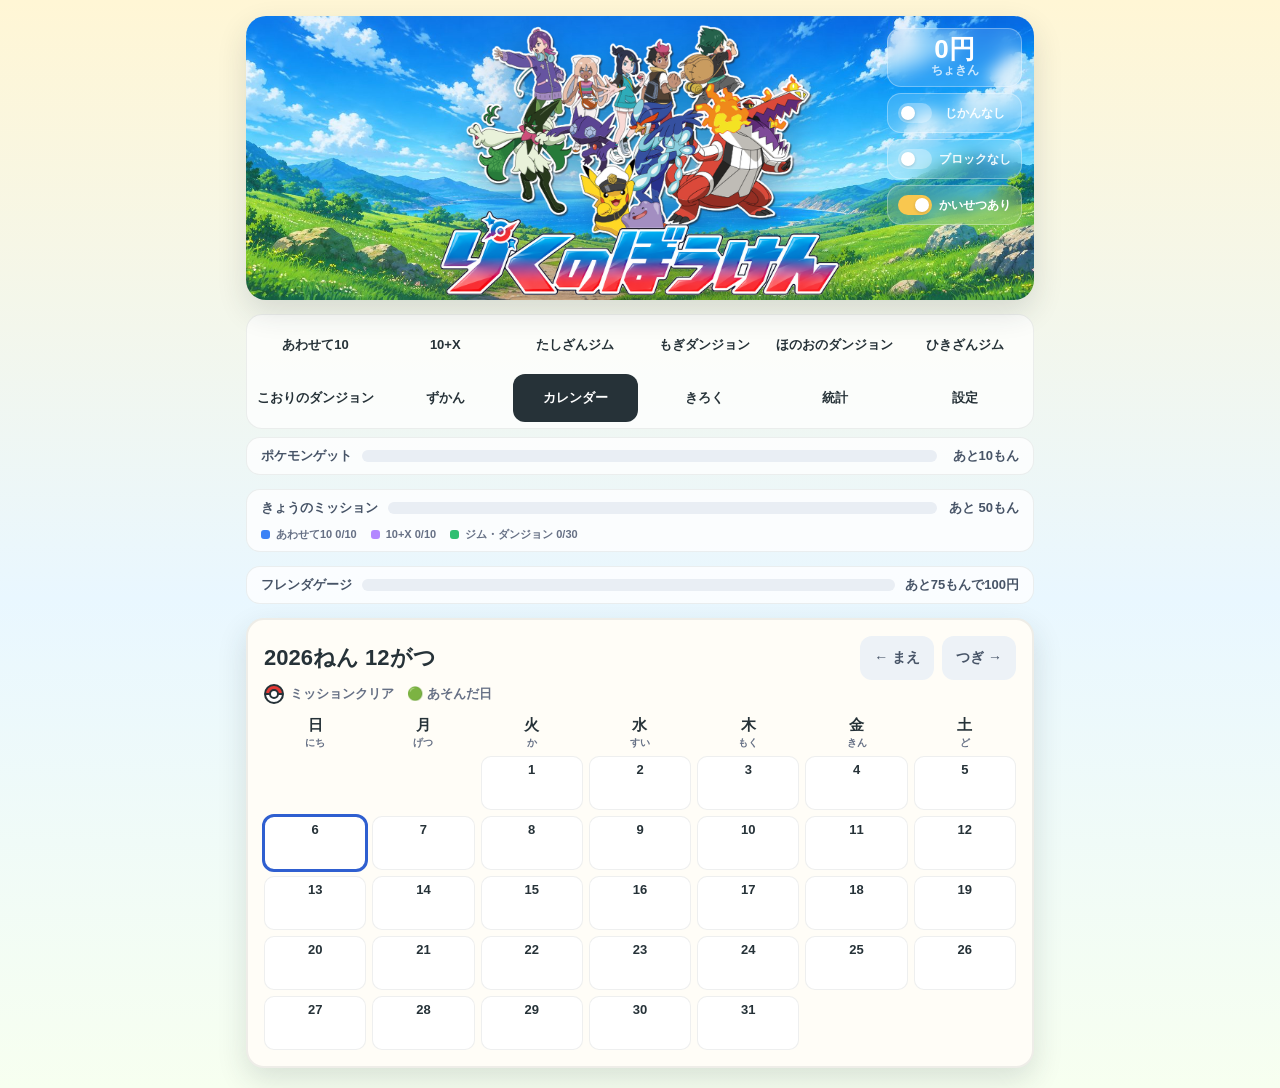
==== v2/index.html @ f537e63a "もぎダンジョン: 10完成時に式の下へさくらんぼ図を表示 わけた数（10を作った側の反対）から丸2つをぶら下げ、 「6を 2 と 4 に わけたね」と教科書表記につなげる。 解答後（= 14 表示）も" ====
<!doctype html>
<html lang="ja">
  <head>
    <meta charset="utf-8">
    <meta name="viewport" content="width=device-width, initial-scale=1, viewport-fit=cover">
    <meta name="theme-color" content="#2f5fd0">
    <meta name="apple-mobile-web-app-capable" content="yes">
    <meta name="apple-mobile-web-app-title" content="りくのぼうけん">
    <title>りくのぼうけん</title>
    <link rel="manifest" href="manifest.webmanifest">
    <link rel="apple-touch-icon" href="apple-touch-icon.png">
    <link rel="icon" type="image/png" href="icon-192.png">
    <link rel="stylesheet" href="styles.css?v=37">
  </head>
  <body>
    <main class="app-shell">
      <section class="hero-panel" aria-labelledby="app-title">
        <h1 class="hero-banner-wrap" id="app-title"><img class="hero-banner" src="hero-title.png?v=3" alt="りくのぼうけん"></h1>
        <div class="partner-card is-hidden" id="partner-card">
          <span class="partner-label">りくのパートナー</span>
          <img class="partner-img" id="partner-img" alt="">
        </div>
        <div class="hero-overlay">
          <div class="score-stack" aria-live="polite">
            <div class="score-pill">
              <span id="savings">0円</span>
              <span>ちょきん</span>
            </div>
            <button class="time-toggle" type="button" id="time-toggle" aria-pressed="false">
              <span class="toggle-knob" aria-hidden="true"></span>
              <span id="time-toggle-label">じかんなし</span>
            </button>
            <button class="time-toggle" type="button" id="block-toggle" aria-pressed="true">
              <span class="toggle-knob" aria-hidden="true"></span>
              <span id="block-toggle-label">ブロックあり</span>
            </button>
            <button class="time-toggle" type="button" id="explain-toggle" aria-pressed="true">
              <span class="toggle-knob" aria-hidden="true"></span>
              <span id="explain-toggle-label">かいせつあり</span>
            </button>
          </div>
        </div>
      </section>

      <nav class="mode-tabs" aria-label="れんしゅうモード">
        <button class="mode-tab is-active" type="button" data-mode="pair">あわせて10</button>
        <button class="mode-tab" type="button" data-mode="tenplus">10+X</button>
        <button class="mode-tab" type="button" data-mode="simple">たしざんジム</button>
        <button class="mode-tab" type="button" data-mode="mogi">もぎダンジョン</button>
        <button class="mode-tab" type="button" data-mode="bridge">ほのおのダンジョン</button>
        <button class="mode-tab" type="button" data-mode="minus">ひきざんジム</button>
        <button class="mode-tab" type="button" data-mode="ice">こおりのダンジョン</button>
        <button class="mode-tab" type="button" data-mode="dex">ずかん</button>
        <button class="mode-tab" type="button" data-mode="calendar">カレンダー</button>
        <button class="mode-tab" type="button" data-mode="records">きろく</button>
        <button class="mode-tab" type="button" data-mode="stats">統計</button>
        <button class="mode-tab" type="button" data-mode="settings">設定</button>
      </nav>

      <section class="mission-strip" aria-label="ポケモンゲットまで">
        <span class="mission-label">ポケモンゲット</span>
        <div class="mission-track">
          <div class="mission-fill catch-fill" id="catch-fill"></div>
        </div>
        <span class="mission-text" id="catch-text">あと10もん</span>
      </section>

      <section class="mission-strip" aria-label="きょうのミッション">
        <span class="mission-label">きょうのミッション</span>
        <div class="mission-track mission-track-segmented" id="mission-track">
          <div class="mission-seg seg-pair" id="mission-seg-pair"></div>
          <div class="mission-seg seg-tenplus" id="mission-seg-tenplus"></div>
          <div class="mission-seg seg-main" id="mission-seg-main"></div>
        </div>
        <span class="mission-text" id="mission-text">あと30もん</span>
        <span class="mission-legend" id="mission-legend"></span>
      </section>

      <section class="mission-strip" aria-label="フレンダゲージ">
        <span class="mission-label">フレンダゲージ</span>
        <div class="mission-track">
          <div class="mission-fill coin-fill" id="coin-fill"></div>
        </div>
        <span class="mission-text" id="coin-text">あと75もんで100円</span>
      </section>

      <section class="play-area is-hidden is-waiting" id="simple-mode">
        <div class="question-card">
          <div class="prompt-row">
            <p class="prompt">こたえはいくつ？</p>
          </div>
          <button class="start-button" type="button" id="simple-start">スタート</button>
          <div class="timer-row" id="simple-timer-row" aria-label="のこりじかん">
            <div class="timer-track">
              <div class="timer-fill" id="simple-timer-fill"></div>
            </div>
            <div class="timer-count"><span id="simple-time">60</span>びょう</div>
          </div>
          <div class="equation simple-equation" id="simple-equation">3 + 4</div>
          <div class="ten-frame" id="simple-frame" aria-label="10マスのボード"></div>
          <p class="feedback" id="simple-feedback" aria-live="polite">こたえを えらんでね</p>
          <button class="next-button is-hidden" type="button" id="simple-next">つぎへ</button>
        </div>
        <div class="choice-grid simple-choice-grid" id="simple-choices" aria-label="こたえのカード"></div>
      </section>

      <section class="play-area is-waiting" id="pair-mode">
        <div class="question-card">
          <div class="prompt-row">
            <p class="prompt">あといくつで 10 かな？</p>
            <span class="practice-cap" id="pair-cap"></span>
          </div>
          <button class="start-button" type="button" id="pair-start">スタート</button>
          <div class="timer-row" id="pair-timer-row" aria-label="のこりじかん">
            <div class="timer-track">
              <div class="timer-fill" id="pair-timer-fill"></div>
            </div>
            <div class="timer-count"><span id="pair-time">60</span>びょう</div>
          </div>
          <div class="number-display">
            <span id="pair-number">4</span>
          </div>
          <div class="ten-frame" id="pair-frame" aria-label="10マスのボード"></div>
          <div class="reverse-reveal is-hidden" id="pair-reverse">
            <p class="reverse-label">ぎゃくにしてもいっしょだね！</p>
            <div class="equation reverse-equation" id="pair-reverse-equation"></div>
            <div class="ten-frame" id="pair-reverse-frame" aria-label="10マスのボード（ぎゃく）"></div>
          </div>
          <p class="feedback" id="pair-feedback" aria-live="polite">なかよしを えらんでね</p>
          <button class="next-button is-hidden" type="button" id="pair-next">つぎへ</button>
        </div>
        <div class="choice-grid" id="pair-choices" aria-label="こたえのカード"></div>
      </section>

      <section class="play-area is-hidden is-waiting" id="tenplus-mode">
        <div class="question-card">
          <div class="prompt-row">
            <p class="prompt">10に たすと いくつ？</p>
            <span class="practice-cap" id="tenplus-cap"></span>
          </div>
          <button class="start-button" type="button" id="tenplus-start">スタート</button>
          <div class="timer-row" id="tenplus-timer-row" aria-label="のこりじかん">
            <div class="timer-track">
              <div class="timer-fill" id="tenplus-timer-fill"></div>
            </div>
            <div class="timer-count"><span id="tenplus-time">60</span>びょう</div>
          </div>
          <div class="equation simple-equation" id="tenplus-equation">10 + 2</div>
          <div class="bridge-board">
            <div>
              <p class="small-label addend-label" id="tenplus-left-label">10</p>
              <div class="ten-frame compact" id="tenplus-frame"></div>
            </div>
            <div>
              <p class="small-label addend-label" id="tenplus-right-label">2</p>
              <div class="donor-dots" id="tenplus-dots"></div>
            </div>
          </div>
          <p class="feedback" id="tenplus-feedback" aria-live="polite">こたえを えらんでね</p>
          <button class="next-button is-hidden" type="button" id="tenplus-next">つぎへ</button>
        </div>
        <div class="choice-grid simple-choice-grid" id="tenplus-choices" aria-label="こたえのカード"></div>
      </section>

      <section class="play-area is-hidden is-waiting" id="mogi-mode">
        <div class="question-card adventure-card mogi-card">
          <div class="prompt-row">
            <p class="prompt">ぜんぶで なんこ あるかな？</p>
          </div>
          <button class="start-button" type="button" id="mogi-start">スタート</button>
          <div class="timer-row" id="mogi-timer-row" aria-label="のこりじかん">
            <div class="timer-track">
              <div class="timer-fill" id="mogi-timer-fill"></div>
            </div>
            <div class="timer-count"><span id="mogi-time">60</span>びょう</div>
          </div>
          <div class="equation bridge-equation" id="mogi-equation">8 + 6</div>
          <div class="equation-chain" id="mogi-chain"></div>
          <div class="bridge-board mogi-board">
            <div>
              <p class="small-label addend-label" id="mogi-left-label">8</p>
              <div class="ten-frame compact" id="mogi-left-frame" aria-label="ひだりの10マス"></div>
            </div>
            <div>
              <p class="small-label addend-label" id="mogi-right-label">6</p>
              <div class="ten-frame compact" id="mogi-right-frame" aria-label="みぎの10マス"></div>
            </div>
          </div>
          <p class="feedback" id="mogi-feedback" aria-live="polite">ブロックを うごかして 10 を つくろう</p>
          <button class="next-button is-hidden" type="button" id="mogi-next">つぎへ</button>
        </div>
        <div class="choice-grid simple-choice-grid" id="mogi-choices" aria-label="こたえのカード"></div>
      </section>

      <section class="play-area is-hidden is-waiting" id="bridge-mode">
        <div class="question-card adventure-card fire-card">
          <div class="prompt-row">
            <p class="prompt start-only">さぁ、ぼうけんにでかけよう</p>
          </div>
          <button class="start-button" type="button" id="bridge-start">スタート</button>
          <div class="timer-row" id="bridge-timer-row" aria-label="のこりじかん">
            <div class="timer-track">
              <div class="timer-fill" id="bridge-timer-fill"></div>
            </div>
            <div class="timer-count"><span id="bridge-time">60</span>びょう</div>
          </div>
          <div class="equation bridge-equation" id="bridge-equation">8 + 3</div>
          <div class="equation-chain" id="bridge-chain"></div>
          <div class="bridge-board">
            <div>
              <p class="small-label addend-label" id="bridge-left-label">8</p>
              <div class="ten-frame compact" id="bridge-frame"></div>
            </div>
            <div>
              <p class="small-label addend-label" id="bridge-right-label">3</p>
              <div class="donor-dots" id="donor-dots"></div>
            </div>
          </div>
          <p class="feedback" id="bridge-feedback" aria-live="polite">いくつわけたら 10 になる？</p>
          <button class="next-button is-hidden" type="button" id="bridge-next">つぎへ</button>
        </div>
        <div class="choice-grid" id="bridge-choices" aria-label="こたえのカード"></div>
      </section>

      <section class="play-area is-hidden is-waiting" id="minus-mode">
        <div class="question-card">
          <div class="prompt-row">
            <p class="prompt">のこりはいくつ？</p>
          </div>
          <button class="start-button" type="button" id="minus-start">スタート</button>
          <div class="timer-row" id="minus-timer-row" aria-label="のこりじかん">
            <div class="timer-track">
              <div class="timer-fill" id="minus-timer-fill"></div>
            </div>
            <div class="timer-count"><span id="minus-time">60</span>びょう</div>
          </div>
          <div class="equation simple-equation" id="minus-equation">7 − 3</div>
          <div class="ten-frame" id="minus-frame" aria-label="10マスのボード"></div>
          <p class="feedback" id="minus-feedback" aria-live="polite">こたえを えらんでね</p>
          <button class="next-button is-hidden" type="button" id="minus-next">つぎへ</button>
        </div>
        <div class="choice-grid simple-choice-grid" id="minus-choices" aria-label="こたえのカード"></div>
      </section>

      <section class="play-area is-hidden is-waiting" id="ice-mode">
        <div class="question-card adventure-card ice-card">
          <div class="prompt-row">
            <p class="prompt start-only">さぁ、ぼうけんにでかけよう</p>
          </div>
          <button class="start-button" type="button" id="ice-start">スタート</button>
          <div class="timer-row" id="ice-timer-row" aria-label="のこりじかん">
            <div class="timer-track">
              <div class="timer-fill" id="ice-timer-fill"></div>
            </div>
            <div class="timer-count"><span id="ice-time">60</span>びょう</div>
          </div>
          <div class="equation bridge-equation" id="ice-equation">13 − 8</div>
          <div class="equation-chain" aria-hidden="true"></div>
          <div class="bridge-board">
            <div>
              <p class="small-label addend-label" id="ice-left-label">10</p>
              <div class="ten-frame compact" id="ice-frame"></div>
            </div>
            <div>
              <p class="small-label addend-label" id="ice-right-label">3</p>
              <div class="donor-dots" id="ice-dots"></div>
            </div>
          </div>
          <p class="feedback" id="ice-feedback" aria-live="polite">こたえを えらんでね</p>
          <button class="next-button is-hidden" type="button" id="ice-next">つぎへ</button>
        </div>
        <div class="choice-grid simple-choice-grid" id="ice-choices" aria-label="こたえのカード"></div>
      </section>

      <section class="records-panel is-hidden" id="records-mode" aria-labelledby="records-title">
        <div class="question-card">
          <div class="prompt-row">
            <p class="prompt" id="records-title">60びょうチャレンジ</p>
            <button class="quiet-button" type="button" id="clear-records">けす</button>
          </div>
          <div class="records-columns six">
            <div class="records-col">
              <h3 class="records-col-title">あわせて10</h3>
              <ol class="records-list" id="pair-records-list" aria-label="あわせて10ランキング"></ol>
              <p class="records-empty" id="pair-records-empty">まだきろくがないよ</p>
            </div>
            <div class="records-col">
              <h3 class="records-col-title">10+X</h3>
              <ol class="records-list" id="tenplus-records-list" aria-label="10+Xランキング"></ol>
              <p class="records-empty" id="tenplus-records-empty">まだきろくがないよ</p>
            </div>
            <div class="records-col">
              <h3 class="records-col-title">たしざんジム</h3>
              <ol class="records-list" id="simple-records-list" aria-label="たしざんジムランキング"></ol>
              <p class="records-empty" id="simple-records-empty">まだきろくがないよ</p>
            </div>
            <div class="records-col">
              <h3 class="records-col-title">もぎダンジョン</h3>
              <ol class="records-list" id="mogi-records-list" aria-label="もぎダンジョンランキング"></ol>
              <p class="records-empty" id="mogi-records-empty">まだきろくがないよ</p>
            </div>
            <div class="records-col">
              <h3 class="records-col-title">ほのおのダンジョン</h3>
              <ol class="records-list" id="bridge-records-list" aria-label="ほのおのダンジョンランキング"></ol>
              <p class="records-empty" id="bridge-records-empty">まだきろくがないよ</p>
            </div>
            <div class="records-col">
              <h3 class="records-col-title">ひきざんジム</h3>
              <ol class="records-list" id="minus-records-list" aria-label="ひきざんジムランキング"></ol>
              <p class="records-empty" id="minus-records-empty">まだきろくがないよ</p>
            </div>
            <div class="records-col">
              <h3 class="records-col-title">こおりのダンジョン</h3>
              <ol class="records-list" id="ice-records-list" aria-label="こおりのダンジョンランキング"></ol>
              <p class="records-empty" id="ice-records-empty">まだきろくがないよ</p>
            </div>
          </div>
        </div>
      </section>

      <section class="records-panel is-hidden" id="dex-mode" aria-labelledby="dex-title">
        <div class="question-card sticker-card">
          <div class="prompt-row">
            <p class="prompt" id="dex-title">ポケモンずかん</p>
            <div class="sticker-actions">
              <span class="sticker-count" id="dex-count">0しゅるい / 60</span>
            </div>
          </div>
          <p class="sticker-progress" id="dex-progress">じかんありで 10もん できると ポケモンを ゲットできるよ</p>
          <p class="sticker-progress">すきなポケモンを タップすると「りくのパートナー」になるよ</p>
          <div class="sticker-grid" id="dex-grid" aria-label="ポケモンずかん"></div>
        </div>
      </section>

      <section class="records-panel is-hidden" id="calendar-mode" aria-labelledby="cal-title">
        <div class="question-card">
          <div class="prompt-row">
            <p class="prompt" id="cal-title">カレンダー</p>
            <div class="stats-buttons">
              <button class="quiet-button" type="button" id="cal-prev">← まえ</button>
              <button class="quiet-button" type="button" id="cal-next">つぎ →</button>
            </div>
          </div>
          <p class="cal-legend"><span class="cal-stamp cal-ball"></span> ミッションクリア　🟢 あそんだ日</p>
          <div class="cal-grid" id="cal-grid"></div>
        </div>
      </section>

      <section class="records-panel is-hidden" id="stats-panel" aria-labelledby="stats-title">
        <div class="question-card">
          <div class="prompt-row">
            <p class="prompt" id="stats-title">統計（保護者向け）</p>
          </div>
          <p class="stats-summary" id="stats-summary"></p>
          <h3 class="stats-heading">日別正解数（直近14日）</h3>
          <div class="stats-chart" id="stats-chart" role="img" aria-label="日別の正解数グラフ"></div>
          <h3 class="stats-heading">苦手な問題（誤答、または回答に時間がかかったもの）</h3>
          <div class="records-columns six" id="stats-weak"></div>
        </div>
      </section>

      <section class="records-panel is-hidden" id="settings-mode" aria-labelledby="settings-title">
        <div class="question-card">
          <div class="prompt-row">
            <p class="prompt" id="settings-title">設定（保護者向け）</p>
          </div>
          <h3 class="stats-heading">ゲージのクリア問題数</h3>
          <div class="stats-settings">
            <label>ポケモンゲット <input type="number" id="set-catch" min="1" max="999"></label>
            <label>ミッション（ジム・ダンジョン枠） <input type="number" id="set-mission" min="1" max="999"></label>
            <label>フレンダゲージ <input type="number" id="set-coin" min="1" max="999"></label>
          </div>
          <h3 class="stats-heading">図鑑データの保存・読み込み</h3>
          <p class="settings-note">図鑑のほかに、貯金・記録・統計のデータも一緒に保存されます</p>
          <div class="stats-buttons settings-actions">
            <button class="quiet-button" type="button" id="backup-export">図鑑データを保存</button>
            <button class="quiet-button" type="button" id="backup-import">図鑑データを読み込み</button>
          </div>
          <input type="file" id="backup-import-file" accept="application/json,.json" hidden>
          <h3 class="stats-heading">リセット</h3>
          <div class="stats-buttons settings-actions">
            <button class="quiet-button" type="button" id="coin-reset">貯金リセット</button>
            <button class="quiet-button" type="button" id="release-pokemon">図鑑リセット（全部逃がす）</button>
          </div>
        </div>
      </section>

    </main>

    <div class="confetti-layer" id="confetti" aria-hidden="true"></div>
    <div class="fly-layer" id="fly-layer" aria-hidden="true"></div>
    <div class="sticker-overlay is-hidden" id="sticker-overlay" aria-hidden="true">
      <div class="sticker-pop">
        <div class="pokeball" id="pokeball" aria-hidden="true"></div>
        <img class="sticker-pop-img" id="sticker-img" alt="">
        <p class="sticker-pop-name" id="sticker-name"></p>
        <p id="sticker-caption">ポケモン ゲット！</p>
      </div>
    </div>

    <script src="app.js?v=32"></script>
  </body>
</html>
---- v2/styles.css ----
:root {
  color-scheme: light;
  --sky: #a7d8ff;
  --sun: #ffd45a;
  --grass: #74c476;
  --leaf: #27835d;
  --ink: #263238;
  --muted: #667085;
  --paper: #fffdf7;
  --line: #d8e2dc;
  --red: #ff6b6b;
  --blue: #3b82f6;
  --green: #2fbf71;
  --yellow: #f9c74f;
  --orange: #f8961e;
  --shadow: 0 12px 30px rgba(38, 50, 56, 0.14);
}

* {
  box-sizing: border-box;
}

html {
  min-height: 100%;
  background: linear-gradient(180deg, #fff6d5 0%, #e9f7ff 55%, #f7fff0 100%);
}

body {
  min-height: 100%;
  margin: 0;
  color: var(--ink);
  font-family: -apple-system, BlinkMacSystemFont, "Hiragino Sans", "Yu Gothic", "Noto Sans JP", sans-serif;
}

button {
  border: 0;
  color: inherit;
  font: inherit;
  touch-action: manipulation;
}

.app-shell {
  width: min(100%, 820px);
  margin: 0 auto;
  padding: max(16px, env(safe-area-inset-top)) 16px max(20px, env(safe-area-inset-bottom));
}

.hero-panel {
  overflow: hidden;
  position: relative;
  border-radius: 20px;
  background:
    url("hero-bg.jpg?v=1") center / cover no-repeat,
    linear-gradient(180deg, #2e8fe2 0%, #58b2f0 48%, #a7dbf9 100%);
  box-shadow: var(--shadow);
  color: #fff;
}

.hero-banner-wrap {
  display: flex;
  justify-content: center;
  margin: 0;
  padding: 8px 16px 5px;
}

.hero-banner {
  display: block;
  width: clamp(240px, 46vw, 400px);
  max-width: 100%;
  height: auto;
  filter: drop-shadow(0 8px 14px rgba(10, 40, 90, 0.3));
}

.hero-overlay {
  position: absolute;
  top: 12px;
  right: 12px;
  z-index: 2;
}

/* りくのパートナー */

.partner-card {
  position: absolute;
  left: 12px;
  bottom: 10px;
  z-index: 2;
  display: flex;
  flex-direction: column;
  align-items: center;
  gap: 3px;
  padding: 6px 10px 5px;
  border: 1px solid rgba(255, 255, 255, 0.4);
  border-radius: 14px;
  background: rgba(255, 255, 255, 0.25);
  -webkit-backdrop-filter: blur(8px);
  backdrop-filter: blur(8px);
}

.partner-card.is-hidden {
  display: none;
}

.partner-label {
  color: #fff;
  font-size: 11px;
  font-weight: 900;
  letter-spacing: 0.04em;
  text-shadow: 0 1px 3px rgba(10, 40, 90, 0.5);
  white-space: nowrap;
}

.partner-img {
  width: clamp(52px, 10vw, 84px);
  height: auto;
  filter: drop-shadow(0 4px 8px rgba(10, 40, 90, 0.3));
}

.sticker-cell:not(.is-locked) {
  cursor: pointer;
}

.sticker-cell.is-partner {
  outline: 3px solid #f9a825;
  outline-offset: -2px;
}

.score-stack {
  display: grid;
  gap: 6px;
  min-width: 96px;
}

.score-pill,
.high-pill,
.time-toggle {
  display: grid;
  place-items: center;
  padding: 7px 10px;
  border: 1px solid rgba(255, 255, 255, 0.32);
  border-radius: 14px;
  background: rgba(255, 255, 255, 0.14);
  -webkit-backdrop-filter: blur(8px);
  backdrop-filter: blur(8px);
  color: #fff;
  font-weight: 800;
}

.score-pill span:first-child,
.high-pill strong {
  font-size: 26px;
  line-height: 1;
}

.score-pill span:last-child,
.high-pill span {
  color: rgba(255, 255, 255, 0.75);
  font-size: 12px;
}

.time-toggle {
  grid-template-columns: auto 1fr;
  gap: 7px;
  min-height: 40px;
  color: rgba(255, 255, 255, 0.92);
  font-size: 12px;
  font-weight: 900;
}

.toggle-knob {
  position: relative;
  width: 34px;
  height: 20px;
  border-radius: 999px;
  background: rgba(255, 255, 255, 0.32);
  transition: background 160ms ease;
}

.toggle-knob::after {
  content: "";
  position: absolute;
  left: 3px;
  top: 3px;
  width: 14px;
  height: 14px;
  border-radius: 50%;
  background: #fff;
  box-shadow: 0 1px 3px rgba(38, 50, 56, 0.22);
  transition: transform 160ms ease;
}

.time-toggle.is-on {
  color: #fff;
}

.time-toggle.is-on .toggle-knob {
  background: var(--yellow);
}

.time-toggle.is-on .toggle-knob::after {
  transform: translateX(14px);
}

.mode-tabs {
  display: grid;
  grid-template-columns: repeat(3, 1fr);
  gap: 5px;
  margin: 14px 0 8px;
  padding: 6px;
  border-radius: 16px;
  background: rgba(255, 255, 255, 0.72);
  border: 1px solid rgba(38, 50, 56, 0.08);
}

.mode-tab {
  min-height: 48px;
  padding: 4px 2px;
  border-radius: 12px;
  background: transparent;
  font-size: 13px;
  font-weight: 900;
  line-height: 1.2;
}

.mode-tab.is-active {
  background: var(--ink);
  color: #fff;
}

.mission-strip {
  display: grid;
  grid-template-columns: auto 1fr auto;
  gap: 10px;
  align-items: center;
  margin: 0 0 14px;
  padding: 9px 14px;
  border: 1px solid rgba(38, 50, 56, 0.08);
  border-radius: 14px;
  background: rgba(255, 255, 255, 0.78);
}

.mission-label {
  font-size: 13px;
  font-weight: 900;
  color: #475467;
}

.mission-track {
  overflow: hidden;
  height: 12px;
  border-radius: 999px;
  background: #e9eef4;
}

.mission-fill {
  width: 0;
  height: 100%;
  border-radius: inherit;
  background: linear-gradient(90deg, #3b82f6, #56c2e8);
  transition: width 240ms ease;
}

.mission-fill.is-done {
  background: linear-gradient(90deg, #f9c74f, #f8961e);
}

.mission-track-segmented {
  display: flex;
}

.mission-seg {
  height: 100%;
  transition: width 240ms ease;
}

.mission-seg.seg-pair,
.legend-dot.seg-pair {
  background: #3b82f6;
}

.mission-seg.seg-tenplus,
.legend-dot.seg-tenplus {
  background: #b388ff;
}

.mission-seg.seg-main,
.legend-dot.seg-main {
  background: #2fbf71;
}

.mission-legend {
  grid-column: 1 / -1;
  display: flex;
  flex-wrap: wrap;
  align-items: center;
  gap: 4px 6px;
  color: var(--muted);
  font-size: 11px;
  font-weight: 800;
}

.legend-dot {
  display: inline-block;
  width: 9px;
  height: 9px;
  margin-left: 8px;
  border-radius: 3px;
}

.legend-dot:first-child {
  margin-left: 0;
}

.mission-text {
  min-width: 72px;
  font-size: 13px;
  font-weight: 900;
  color: #475467;
  text-align: right;
}

.play-area {
  display: grid;
  gap: 12px;
}

.is-hidden {
  display: none;
}

.question-card {
  padding: 16px;
  border: 2px solid rgba(38, 50, 56, 0.08);
  border-radius: 18px;
  background: var(--paper);
  box-shadow: var(--shadow);
}

.prompt-row {
  display: flex;
  align-items: center;
  justify-content: space-between;
  gap: 10px;
}

.prompt {
  margin: 0;
  font-size: 22px;
  font-weight: 900;
}

.icon-button {
  flex: 0 0 auto;
  display: grid;
  place-items: center;
  width: 48px;
  height: 48px;
  border-radius: 50%;
  background: #e8f3ff;
  color: #1d4ed8;
  font-size: 30px;
  font-weight: 900;
}

.number-display {
  display: grid;
  place-items: center;
  width: 112px;
  height: 112px;
  margin: 14px auto;
  border-radius: 50%;
  background: var(--green);
  color: #fff;
  font-size: 72px;
  font-weight: 950;
  box-shadow: inset 0 -8px 0 rgba(0, 0, 0, 0.1);
}

.number-display.is-solved-equation {
  width: min(100%, 340px);
  border-radius: 22px;
  background: #fffdf7;
  color: var(--ink);
  font-size: clamp(34px, 7vw, 52px);
  line-height: 1;
  box-shadow: 0 8px 0 rgba(38, 50, 56, 0.12);
}

.eq-green {
  color: #168653;
  text-shadow: none;
}

.eq-red {
  color: #d92d20;
  text-shadow: none;
}

.timer-row {
  display: grid;
  grid-template-columns: 1fr auto;
  gap: 10px;
  align-items: center;
  margin: 12px 0 4px;
}

.timer-row.is-hidden {
  display: none;
}

.start-button {
  display: none;
  width: min(100%, 300px);
  min-height: 72px;
  margin: 24px auto 8px;
  border: 3px solid rgba(38, 50, 56, 0.08);
  border-radius: 20px;
  background: var(--green);
  color: #fff;
  font-size: 30px;
  font-weight: 950;
  box-shadow: 0 8px 0 rgba(22, 134, 83, 0.28);
}

.start-button:active {
  transform: translateY(4px);
  box-shadow: 0 4px 0 rgba(22, 134, 83, 0.28);
}

.play-area.is-waiting .start-button {
  display: block;
}

/* スタート画面だけに出すメッセージ */
.play-area:not(.is-waiting) .prompt.start-only {
  display: none;
}

.play-area.is-waiting .timer-row,
.play-area.is-waiting .icon-button,
.play-area.is-waiting .number-display,
.play-area.is-waiting .ten-frame,
.play-area.is-waiting .feedback,
.play-area.is-waiting .next-button,
.play-area.is-waiting .equation,
.play-area.is-waiting .equation-chain,
.play-area.is-waiting .bridge-board,
.play-area.is-waiting .reverse-reveal,
.play-area.is-waiting .choice-grid {
  display: none;
}

body.no-blocks .play-area:not(.is-answer-shown) .ten-frame,
body.no-blocks .play-area:not(.is-answer-shown) .donor-dots,
body.no-blocks .play-area:not(.is-answer-shown) .bridge-board {
  display: none;
}

/* かいせつなし: ブロックなしなら答え表示のときもブロックを出さない */
body.no-blocks.no-explain .play-area .ten-frame,
body.no-blocks.no-explain .play-area .donor-dots,
body.no-blocks.no-explain .play-area .bridge-board {
  display: none;
}

.timer-track {
  overflow: hidden;
  height: 18px;
  border: 2px solid rgba(38, 50, 56, 0.1);
  border-radius: 999px;
  background: #fff;
}

.timer-fill {
  width: 100%;
  height: 100%;
  border-radius: inherit;
  background: linear-gradient(90deg, #2fbf71, #f9c74f);
  transition: width 120ms linear, background 160ms ease;
}

.timer-fill.is-low {
  background: linear-gradient(90deg, #ff9f1c, #ff4d4d);
}

.timer-count {
  min-width: 76px;
  padding: 5px 9px;
  border-radius: 999px;
  background: #263238;
  color: #fff;
  font-size: 15px;
  font-weight: 900;
  text-align: center;
}

.ten-frame {
  position: relative;
  display: grid;
  grid-template-columns: repeat(5, 1fr);
  gap: 8px;
  max-width: 390px;
  margin: 0 auto;
}

.frame-cell {
  aspect-ratio: 1;
  border: 3px solid transparent;
  border-radius: 12px;
  background: transparent;
}

.frame-cell.is-filled {
  border-color: #1f7a4f;
  background: radial-gradient(circle at 35% 30%, #97f5b2 0 22%, var(--green) 23% 64%, #168653 65%);
}

.frame-cell.is-needed {
  border-color: transparent;
  background: transparent;
}

.frame-cell.is-hidden-slot {
  border-color: transparent;
  background: transparent;
}

.frame-cell.is-friend-filled {
  position: relative;
  border-color: #d92d20;
  background: radial-gradient(circle at 35% 30%, #ffd1c9 0 22%, var(--red) 23% 66%, #c4322b 67%);
  animation: friend-pop 420ms cubic-bezier(0.2, 1.4, 0.45, 1) both;
  animation-delay: var(--pop-delay, 0ms);
}

.frame-cell.is-removed {
  position: relative;
  border-color: #cbd5e1;
  background: #f1f5f9;
  animation: remove-pop 420ms ease-out both;
  animation-delay: var(--pop-delay, 0ms);
}

.frame-cell.is-removed::after {
  content: "✕";
  position: absolute;
  inset: 0;
  display: grid;
  place-items: center;
  color: #f97066;
  font-size: 30px;
  font-weight: 950;
}

.donor-dot.is-removed {
  position: relative;
  border-color: #cbd5e1;
  background: #f1f5f9;
}

.donor-dot.is-removed::after {
  content: "✕";
  position: absolute;
  inset: 0;
  display: grid;
  place-items: center;
  color: #f97066;
  font-size: 24px;
  font-weight: 950;
}

.donor-dot.is-leftover {
  position: relative;
}

/* 10のかたまり完成の囲みアニメーション */
.ten-frame.is-ten-complete {
  position: relative;
}

.ten-frame.is-ten-complete::after {
  content: "";
  position: absolute;
  inset: -9px;
  border: 4px solid #f9a825;
  border-radius: 16px;
  box-shadow: 0 0 0 3px rgba(249, 168, 37, 0.25);
  animation: ten-ring 620ms cubic-bezier(0.22, 1, 0.36, 1) both;
  pointer-events: none;
}

@keyframes ten-ring {
  0% {
    transform: scale(1.3);
    opacity: 0;
  }
  60% {
    transform: scale(0.97);
    opacity: 1;
  }
  100% {
    transform: scale(1);
    opacity: 1;
  }
}

.donor-dot.is-removed[data-count]::before,
.donor-dot.is-leftover[data-count]::before,
.frame-cell.is-counted[data-count]::before,
.frame-cell.is-removed[data-count]::before {
  content: attr(data-count);
  position: absolute;
  top: -10px;
  right: -8px;
  z-index: 1;
  display: grid;
  place-items: center;
  min-width: 22px;
  height: 22px;
  border-radius: 999px;
  border: 2px solid #fff;
  background: #263238;
  color: #fff;
  font-size: 13px;
  font-weight: 900;
  box-shadow: 0 2px 6px rgba(38, 50, 56, 0.25);
}

@keyframes remove-pop {
  0% {
    transform: scale(1);
    border-color: #1f7a4f;
    background: radial-gradient(circle at 35% 30%, #97f5b2 0 22%, var(--green) 23% 64%, #168653 65%);
  }
  55% {
    transform: scale(1.12);
  }
  100% {
    transform: scale(1);
    border-color: #cbd5e1;
    background: #f1f5f9;
  }
}

.frame-cell.is-friend-filled::before,
.frame-cell.is-friend-filled::after {
  content: "";
  position: absolute;
  width: 12px;
  height: 12px;
  border-radius: 50%;
  background: #fff176;
  box-shadow:
    18px -8px 0 #fff,
    -14px 14px 0 #ffd45a,
    8px 22px 0 #fff;
  opacity: 0;
  pointer-events: none;
  animation: sparkle-burst 620ms ease-out both;
  animation-delay: calc(var(--pop-delay, 0ms) + 80ms);
}

.frame-cell.is-friend-filled::before {
  right: -4px;
  top: -8px;
}

.frame-cell.is-friend-filled::after {
  left: -8px;
  bottom: -2px;
  transform: scale(0.8);
}

@keyframes friend-pop {
  0% {
    transform: scale(0.35);
    opacity: 0;
  }
  65% {
    transform: scale(1.12);
    opacity: 1;
  }
  100% {
    transform: scale(1);
    opacity: 1;
  }
}

@keyframes sparkle-burst {
  0% {
    opacity: 0;
    transform: scale(0.35) rotate(0deg);
  }
  35% {
    opacity: 1;
  }
  100% {
    opacity: 0;
    transform: scale(1.25) rotate(18deg);
  }
}

.compact {
  max-width: 280px;
  gap: 6px;
}

.feedback {
  min-height: 32px;
  margin: 14px 0 0;
  color: var(--muted);
  font-size: 20px;
  font-weight: 800;
  text-align: center;
}

.feedback.is-good {
  color: #13734c;
  animation: feedback-pop 360ms cubic-bezier(0.2, 1.4, 0.45, 1) both;
}

@keyframes feedback-pop {
  0% {
    transform: scale(0.6);
    opacity: 0;
  }
  70% {
    transform: scale(1.12);
    opacity: 1;
  }
  100% {
    transform: scale(1);
    opacity: 1;
  }
}

.feedback.is-try {
  color: #a23c2c;
}

.next-button {
  display: block;
  width: min(100%, 260px);
  min-height: 62px;
  margin: 14px auto 0;
  border: 3px solid rgba(38, 50, 56, 0.08);
  border-radius: 18px;
  background: var(--ink);
  color: #fff;
  font-size: 26px;
  font-weight: 950;
  box-shadow: 0 8px 0 rgba(38, 50, 56, 0.18);
}

.next-button.is-hidden {
  display: none;
}

/* 演出中の高さ暴れ防止（スタート画面では場所を取らない） */
.play-area:not(.is-waiting) .adventure-card .next-button.is-hidden {
  display: block;
  visibility: hidden;
}

.next-button:active {
  transform: translateY(4px);
  box-shadow: 0 4px 0 rgba(38, 50, 56, 0.18);
}

.choice-grid {
  display: grid;
  grid-template-columns: repeat(3, minmax(0, 1fr));
  gap: 10px;
}

.choice-card {
  display: grid;
  place-items: center;
  min-height: 86px;
  border: 3px solid rgba(38, 50, 56, 0.08);
  border-radius: 18px;
  background: #fff;
  font-size: 42px;
  font-weight: 950;
  box-shadow: 0 8px 0 rgba(38, 50, 56, 0.08);
}

.choice-card:active {
  transform: translateY(4px);
  box-shadow: 0 4px 0 rgba(38, 50, 56, 0.08);
}

.choice-card.is-correct {
  background: #c9f7dc;
  border-color: #30a46c;
}

.choice-card.is-wrong {
  background: #ffe1dc;
  border-color: #f97066;
}

.records-panel {
  display: grid;
  gap: 12px;
}

.records-panel.is-hidden {
  display: none;
}

.records-columns {
  display: grid;
  grid-template-columns: repeat(3, 1fr);
  gap: 8px;
  margin-top: 16px;
}

.records-columns.six {
  grid-template-columns: repeat(2, 1fr);
}

.ice-card {
  border: 2px solid #bfe3f7;
  background: linear-gradient(160deg, #f2fbff 0%, #e3f3fd 60%, #d8ecfb 100%);
}

.fire-card {
  border: 2px solid #ffd0c2;
  background: linear-gradient(160deg, #fff8f3 0%, #ffeadf 60%, #ffdfd0 100%);
}

.simple-choice-grid {
  grid-template-columns: repeat(3, 1fr);
}

.simple-equation.is-solved {
  color: var(--ink);
}

.records-col-title {
  margin: 0 0 6px;
  font-size: 17px;
  font-weight: 900;
  text-align: center;
  color: var(--ink);
}

.records-col .record-row {
  grid-template-columns: auto 1fr;
  gap: 6px;
  min-height: 42px;
  padding: 6px 7px;
}

.records-col .record-rank {
  width: 28px;
  height: 28px;
  font-size: 13px;
}

.records-col .record-score {
  font-size: 17px;
}

.records-col .record-date {
  display: none;
}

.records-col .records-list {
  margin-top: 0;
}

.records-list {
  display: grid;
  gap: 10px;
  margin: 16px 0 0;
  padding: 0;
  list-style: none;
}

.record-row {
  display: grid;
  grid-template-columns: auto 1fr auto;
  gap: 10px;
  align-items: center;
  min-height: 64px;
  padding: 10px 12px;
  border: 2px solid rgba(38, 50, 56, 0.08);
  border-radius: 14px;
  background: #fff;
  box-shadow: 0 6px 0 rgba(38, 50, 56, 0.06);
}

.record-rank {
  display: grid;
  place-items: center;
  width: 42px;
  height: 42px;
  border-radius: 50%;
  background: #e8f3ff;
  color: #1d4ed8;
  font-size: 20px;
  font-weight: 950;
}

.record-score {
  font-size: 28px;
  font-weight: 950;
}

.record-date {
  color: var(--muted);
  font-size: 14px;
  font-weight: 800;
  text-align: right;
}

.records-empty {
  margin: 16px 0 0;
  color: var(--muted);
  font-size: 18px;
  font-weight: 800;
  text-align: center;
}

.sticker-card .prompt-row {
  margin-bottom: 4px;
}

.sticker-actions {
  display: flex;
  align-items: center;
  gap: 8px;
}

.sticker-count {
  padding: 6px 12px;
  border-radius: 999px;
  background: #fff1c2;
  color: #8a5a00;
  font-size: 16px;
  font-weight: 900;
}

.sticker-progress {
  margin: 0 0 12px;
  color: var(--muted);
  font-size: 15px;
  font-weight: 800;
}

.sticker-grid {
  display: grid;
  grid-template-columns: repeat(6, 1fr);
  gap: 8px;
}

.sticker-cell {
  display: grid;
  place-items: center;
  aspect-ratio: 1;
  border: 2px solid rgba(38, 50, 56, 0.08);
  border-radius: 14px;
  background: #fff;
  font-size: clamp(26px, 7vw, 40px);
  box-shadow: 0 4px 0 rgba(38, 50, 56, 0.06);
}

.sticker-cell {
  position: relative;
}

.dex-dupe {
  position: absolute;
  right: 3px;
  bottom: 3px;
  padding: 1px 6px;
  border-radius: 999px;
  background: var(--ink);
  color: #fff;
  font-size: 12px;
  font-weight: 900;
}

.dex-shiny {
  position: absolute;
  left: 2px;
  top: 2px;
  font-size: 14px;
}

.sticker-pop.is-shiny {
  border-color: #b388ff;
  background: linear-gradient(150deg, #fffdf7 0%, #f3e8ff 100%);
}

.pokeball {
  display: none;
  position: relative;
  width: 110px;
  height: 110px;
  margin: 10px auto;
  border: 4px solid var(--ink);
  border-radius: 50%;
  background: linear-gradient(180deg, #e3350d 0 45%, #263238 45% 55%, #fff 55% 100%);
  box-shadow: 0 8px 18px rgba(38, 50, 56, 0.22);
}

.pokeball::after {
  content: "";
  position: absolute;
  left: 50%;
  top: 50%;
  width: 30px;
  height: 30px;
  border: 5px solid var(--ink);
  border-radius: 50%;
  background: #fff;
  transform: translate(-50%, -50%);
}

.sticker-pop.is-capturing .pokeball {
  display: block;
  animation: ball-wobble 0.74s ease-in-out 2;
}

.sticker-pop.is-capturing .sticker-pop-img,
.sticker-pop.is-capturing .sticker-pop-name {
  display: none;
}

.pokeball.is-caught {
  background: linear-gradient(180deg, #ffd45a 0 45%, #a87900 45% 55%, #fff3c4 55% 100%);
  animation: ball-caught 0.7s ease-out both;
}

.pokeball.is-burst {
  animation: ball-burst 0.42s ease-in both;
}

@keyframes ball-wobble {
  0%, 100% {
    transform: rotate(0deg) translateX(0);
  }
  20% {
    transform: rotate(-16deg) translateX(-7px);
  }
  45% {
    transform: rotate(13deg) translateX(6px);
  }
  70% {
    transform: rotate(-8deg) translateX(-3px);
  }
}

@keyframes ball-caught {
  0% {
    transform: scale(1);
    box-shadow: 0 8px 18px rgba(38, 50, 56, 0.22);
  }
  40% {
    transform: scale(1.18);
    box-shadow: 0 0 0 18px rgba(255, 212, 90, 0.45), 0 8px 18px rgba(38, 50, 56, 0.22);
  }
  100% {
    transform: scale(1);
    box-shadow: 0 0 0 10px rgba(255, 212, 90, 0.25), 0 8px 18px rgba(38, 50, 56, 0.22);
  }
}

@keyframes ball-burst {
  0% {
    transform: scale(1);
    opacity: 1;
  }
  100% {
    transform: scale(1.5);
    opacity: 0;
  }
}

.sticker-pop.is-fled {
  border-color: #cbd5e1;
  background: #f8fafc;
}

.sticker-pop.is-fled .sticker-pop-img {
  animation: flee-jump 0.5s ease-out both;
}

@keyframes flee-jump {
  0% {
    transform: translateY(34px) scale(0.4);
    opacity: 0;
  }
  60% {
    transform: translateY(-10px) scale(1.05);
    opacity: 1;
  }
  100% {
    transform: translateY(0) scale(1);
    opacity: 1;
  }
}

.sticker-pop.is-fled .sticker-pop-img {
  filter: grayscale(1) opacity(0.7);
}

.sticker-pop.is-fled p {
  color: #667085;
}

.sticker-cell.is-locked {
  background: #f1f5f9;
  color: #b8c2cc;
  font-size: clamp(18px, 5vw, 26px);
  font-weight: 900;
  box-shadow: none;
}

.confetti-layer {
  position: fixed;
  inset: 0;
  overflow: hidden;
  pointer-events: none;
  z-index: 40;
}

.fly-layer {
  position: fixed;
  inset: 0;
  overflow: hidden;
  pointer-events: none;
  z-index: 45;
}

.fly-square {
  position: fixed;
  border: 4px solid #fff;
  border-radius: 12px;
  background: radial-gradient(circle at 35% 30%, #ffd1c9 0 22%, var(--red) 23% 66%, #c4322b 67%);
  box-shadow: 0 4px 10px rgba(38, 50, 56, 0.16);
  will-change: transform;
}

.frame-cell.is-friend-filled.is-landed {
  animation: none;
}

.confetti-piece {
  position: absolute;
  top: -16px;
  width: 12px;
  height: 12px;
  border-radius: 3px;
  opacity: 0;
  animation: confetti-fall 1.4s ease-in both;
}

@keyframes confetti-fall {
  0% {
    opacity: 1;
    transform: translate(0, 0) rotate(0deg);
  }
  100% {
    opacity: 0.7;
    transform: translate(var(--drift, 0px), 105vh) rotate(var(--spin, 360deg));
  }
}

.sticker-overlay {
  position: fixed;
  inset: 0;
  display: grid;
  place-items: center;
  background: rgba(38, 50, 56, 0.32);
  pointer-events: none;
  z-index: 50;
}

.sticker-overlay.is-hidden {
  display: none;
}

.sticker-pop {
  display: grid;
  place-items: center;
  gap: 4px;
  padding: 26px 40px;
  border: 4px solid #ffd45a;
  border-radius: 26px;
  background: #fffdf7;
  box-shadow: var(--shadow);
  text-align: center;
}

.sticker-pop.is-animating {
  animation: sticker-pop-in 520ms cubic-bezier(0.2, 1.5, 0.45, 1) both;
}

@keyframes sticker-pop-in {
  0% {
    transform: scale(0.3) rotate(-8deg);
    opacity: 0;
  }
  70% {
    transform: scale(1.1) rotate(2deg);
    opacity: 1;
  }
  100% {
    transform: scale(1) rotate(0deg);
    opacity: 1;
  }
}

.sticker-img {
  width: 86%;
  height: 86%;
  object-fit: contain;
}

.sticker-pop-img {
  width: 130px;
  height: 130px;
  object-fit: contain;
}

.sticker-pop-name {
  margin: 0;
  font-size: 20px;
  font-weight: 950;
  color: var(--ink);
}

.sticker-pop p {
  margin: 0;
  font-size: 24px;
  font-weight: 950;
  color: #8a5a00;
}

.equation {
  margin: 12px 0;
  text-align: center;
  font-size: 56px;
  font-weight: 950;
}

.adventure-card .equation {
  display: grid;
  align-items: center;
  min-height: 66px;
  margin: 8px 0 2px;
}

.bridge-equation.is-solved {
  font-size: clamp(32px, 6vw, 48px);
  line-height: 1.15;
}

.equation-chain {
  min-height: 30px;
  margin: 0 0 8px;
  color: var(--muted);
  font-size: 18px;
  font-weight: 900;
  text-align: center;
}

.equation-chain.is-solved {
  color: #13734c;
}

.bridge-board {
  display: grid;
  grid-template-columns: 1fr;
  gap: 14px;
  align-items: start;
  min-height: 164px;
}

.adventure-card .feedback {
  min-height: 34px;
  margin-top: 10px;
}

.small-label {
  margin: 0 0 6px;
  color: var(--muted);
  font-size: 15px;
  font-weight: 900;
  text-align: center;
}

.addend-label {
  min-height: 24px; /* ラベルを空にしてもチャンクの位置がずれないように */
  color: var(--ink);
  font-size: 24px;
  line-height: 1;
}

/* 5個×2段・左詰め。セルは上限44px、狭いときは左右均等に縮む */
.donor-dots {
  display: grid;
  grid-template-columns: repeat(5, minmax(0, 44px));
  justify-content: center;
  align-content: start;
  gap: 6px;
  min-height: 94px;
}

.donor-dot {
  aspect-ratio: 1;
  border: 3px solid #fff;
  border-radius: 12px;
  background: radial-gradient(circle at 35% 30%, #ffd1c9 0 22%, var(--red) 23% 66%, #c4322b 67%);
  box-shadow: 0 4px 10px rgba(38, 50, 56, 0.16);
}

/* こおりのダンジョンでは、バラのブロックも10のかたまりと同じ緑 */
#ice-mode .donor-dot:not(.is-removed) {
  border-color: #1f7a4f;
  background: radial-gradient(circle at 35% 30%, #97f5b2 0 22%, var(--green) 23% 64%, #168653 65%);
}

/* ダンジョン系ボードの10マスも同じ定義に揃える（左右カラムが同幅なのでサイズが一致する） */
.bridge-board .ten-frame {
  grid-template-columns: repeat(5, minmax(0, 44px));
  justify-content: center;
  gap: 6px;
  max-width: none;
}

.donor-dot.is-moved {
  background: var(--red);
}

.donor-dot.is-moved-away {
  border-color: #cbd5e1;
  background:
    linear-gradient(135deg, transparent 0 42%, #e2e8f0 43% 49%, transparent 50% 100%),
    #f8fafc;
  box-shadow: inset 0 0 0 3px #f1f5f9;
  opacity: 0.9;
}

.donor-dot.is-leftover {
  background: radial-gradient(circle at 35% 30%, #ffd1c9 0 22%, var(--red) 23% 66%, #c4322b 67%);
  animation: leftover-wiggle 520ms ease-out both;
}

@keyframes leftover-wiggle {
  0% {
    transform: translateY(-4px) scale(0.8);
    opacity: 0;
  }
  60% {
    transform: translateY(2px) scale(1.08);
    opacity: 1;
  }
  100% {
    transform: translateY(0) scale(1);
    opacity: 1;
  }
}

/* ---------- もぎダンジョン ---------- */

.mogi-card {
  border: 2px solid #d9c8f5;
  background: linear-gradient(160deg, #faf7ff 0%, #f1e9fd 60%, #e7dcfa 100%);
}

/* 左右2枚の10フレームを常に横ならびに。ドラッグ中のスクロールを防ぐ */
.mogi-board {
  grid-template-columns: 1fr 1fr;
  gap: 10px;
  touch-action: none;
  -webkit-user-select: none;
  user-select: none;
}

/* あき枠を点線で見せて「あといくつで10」が数えられるように */
.mogi-board .frame-cell:not(.is-block) {
  border: 3px dashed rgba(38, 50, 56, 0.14);
}

.mogi-board .frame-cell.is-block {
  cursor: grab;
  position: relative;
}

/* 生まれが右のブロック（赤）。移動しても色は変わらない */
.frame-cell.is-guest {
  border-color: #d92d20;
  background: radial-gradient(circle at 35% 30%, #ffd1c9 0 22%, var(--red) 23% 66%, #c4322b 67%);
}

.mogi-board .frame-cell.is-drag-source {
  opacity: 0.25;
}

.fly-square.is-green {
  background: radial-gradient(circle at 35% 30%, #97f5b2 0 22%, var(--green) 23% 64%, #168653 65%);
}

.frame-cell.is-pop {
  animation: friend-pop 320ms cubic-bezier(0.2, 1.4, 0.45, 1) both;
}

/* さくらんぼ図: 式のなかの「わけた数」の下に丸2つをぶら下げる */
#mogi-equation {
  display: flex;
  flex-wrap: wrap;
  justify-content: center;
  align-items: flex-start;
  column-gap: 14px;
}

.cherry-group {
  display: inline-flex;
  flex-direction: column;
  align-items: center;
}

.cherry-num {
  line-height: 1.15;
}

.cherry-arms {
  position: relative;
  width: 46px;
  height: 15px;
  margin-top: 1px;
}

.cherry-arms::before,
.cherry-arms::after {
  content: "";
  position: absolute;
  top: -2px;
  width: 3px;
  height: 17px;
  border-radius: 2px;
  background: #8a63d2;
}

.cherry-arms::before {
  left: 11px;
  transform: rotate(28deg);
}

.cherry-arms::after {
  right: 11px;
  transform: rotate(-28deg);
}

.cherry-row {
  display: flex;
  gap: 10px;
}

.cherry-ball {
  display: grid;
  place-items: center;
  width: 38px;
  height: 38px;
  border: 3px solid #8a63d2;
  border-radius: 50%;
  background: #fff;
  color: var(--ink);
  font-size: 22px;
  font-weight: 950;
  line-height: 1;
}

/* もぎダンジョンはブロックを動かすモードなので、ブロックなし設定でも常に表示する */
body.no-blocks #mogi-mode:not(.is-waiting) .ten-frame,
body.no-blocks #mogi-mode:not(.is-waiting) .bridge-board,
body.no-blocks.no-explain #mogi-mode:not(.is-waiting) .ten-frame,
body.no-blocks.no-explain #mogi-mode:not(.is-waiting) .bridge-board {
  display: grid;
}

.catch-fill {
  background: linear-gradient(90deg, #e53935, #ff7043) !important;
}

.coin-fill {
  background: linear-gradient(90deg, #f9a825, #ffd45a) !important;
}

.stats-buttons {
  display: flex;
  flex-wrap: wrap;
  justify-content: flex-end;
  gap: 8px;
}

.settings-actions {
  justify-content: flex-start;
}

.practice-cap {
  flex-shrink: 0;
  padding: 4px 10px;
  border-radius: 999px;
  background: rgba(47, 95, 208, 0.1);
  color: #2f5fd0;
  font-size: 12px;
  font-weight: 800;
  white-space: nowrap;
}

.settings-note {
  margin: -2px 0 8px;
  color: var(--muted);
  font-size: 12px;
}

.stats-settings {
  display: flex;
  flex-wrap: wrap;
  gap: 12px;
}

.stats-settings label {
  display: flex;
  align-items: center;
  gap: 6px;
  color: var(--muted);
  font-size: 13px;
  font-weight: 700;
}

.stats-settings input {
  width: 70px;
  padding: 6px 8px;
  border: 1px solid rgba(38, 50, 56, 0.2);
  border-radius: 8px;
  font-size: 15px;
  font-weight: 800;
  color: var(--ink);
}

/* カレンダー */

.cal-legend {
  display: flex;
  align-items: center;
  gap: 6px;
  margin: 4px 0 12px;
  color: var(--muted);
  font-size: 13px;
  font-weight: 700;
}

.cal-grid {
  display: grid;
  grid-template-columns: repeat(7, 1fr);
  gap: 6px;
}

.cal-head {
  display: flex;
  flex-direction: column;
  align-items: center;
  gap: 1px;
  color: var(--muted);
  font-weight: 900;
}

.cal-head-kanji {
  color: var(--ink);
  font-size: 15px;
}

.cal-head-kana {
  font-size: 10px;
}

.cal-cell {
  display: flex;
  flex-direction: column;
  align-items: center;
  gap: 3px;
  min-height: 54px;
  padding: 5px 4px;
  border: 1px solid rgba(38, 50, 56, 0.08);
  border-radius: 10px;
  background: #fff;
  font-size: 13px;
  font-weight: 800;
  color: var(--ink);
}

.cal-cell.is-empty {
  border: none;
  background: transparent;
}

.cal-cell.is-cleared {
  border-color: #f4d47c;
  background: #fff7dc;
}

.cal-cell.is-today {
  outline: 3px solid #2f5fd0;
  outline-offset: -1px;
}

.cal-stamp {
  min-height: 20px;
  font-size: 15px;
  line-height: 20px;
}

.cal-stamp.cal-ball {
  position: relative;
  display: inline-block;
  width: 20px;
  height: 20px;
  border: 2px solid #263238;
  border-radius: 50%;
  background: linear-gradient(180deg, #e53935 0 44%, #263238 44% 56%, #fff 56% 100%);
}

.cal-stamp.cal-ball::after {
  content: "";
  position: absolute;
  top: 50%;
  left: 50%;
  width: 6px;
  height: 6px;
  transform: translate(-50%, -50%);
  border: 2px solid #263238;
  border-radius: 50%;
  background: #fff;
}

/* とうけいパネル */

.stats-summary {
  margin: 4px 0 0;
  color: var(--ink);
  font-size: 15px;
  font-weight: 700;
}

.stats-heading {
  margin: 20px 0 8px;
  color: var(--muted);
  font-size: 13px;
  font-weight: 700;
  letter-spacing: 0.04em;
}

.stats-chart {
  display: flex;
  align-items: flex-end;
  gap: 4px;
  padding: 6px 2px 0;
}

.stats-col {
  flex: 1;
  min-width: 0;
  display: flex;
  flex-direction: column;
  align-items: center;
  gap: 3px;
}

.stats-value {
  min-height: 15px;
  color: var(--muted);
  font-size: 11px;
  font-weight: 700;
  font-variant-numeric: tabular-nums;
}

.stats-bar-track {
  display: flex;
  align-items: flex-end;
  justify-content: center;
  width: 100%;
  height: 96px;
  border-bottom: 1px solid rgba(38, 50, 56, 0.14);
}

.stats-bar {
  width: 62%;
  max-width: 26px;
  border-radius: 4px 4px 0 0;
  background: #7fa8e8;
}

.stats-bar.is-today {
  background: #2f5fd0;
}

.stats-day {
  min-height: 14px;
  color: var(--muted);
  font-size: 10px;
  white-space: nowrap;
}

.feedback-cheer {
  display: block;
  font-size: 16px;
  font-weight: 800;
  opacity: 0.8;
}

.reverse-reveal {
  margin-top: 16px;
  padding: 14px 14px 10px;
  border: 2px solid #86efad;
  border-radius: 16px;
  background: #f0faf6;
}

.reverse-label {
  margin: 0 0 4px;
  color: #13734c;
  font-size: 18px;
  font-weight: 900;
  text-align: center;
}

.reverse-equation {
  margin: 6px 0;
  font-size: clamp(30px, 6vw, 44px);
}

.quiet-button {
  flex: 0 0 auto;
  min-height: 44px;
  padding: 0 14px;
  border-radius: 12px;
  background: #edf2f7;
  color: #475467;
  font-size: 14px;
  font-weight: 800;
}

@media (min-width: 720px) {
  .play-area {
    grid-template-columns: 1.2fr 0.8fr;
    align-items: start;
  }

  .choice-grid {
    grid-template-columns: repeat(3, minmax(0, 1fr));
  }

  .choice-card {
    min-height: 84px;
  }

  .bridge-board {
    grid-template-columns: 1fr 1fr;
  }

  .records-columns.six {
    grid-template-columns: repeat(3, 1fr);
  }

  .sticker-grid {
    grid-template-columns: repeat(10, 1fr);
  }

  .mode-tabs {
    grid-template-columns: repeat(6, 1fr);
  }
}

@media (max-width: 420px) {
  .app-shell {
    padding-left: 10px;
    padding-right: 10px;
  }

  .prompt {
    font-size: 20px;
  }

  .mode-tab {
    font-size: 12px;
  }

  .choice-card {
    min-height: 78px;
    font-size: 38px;
  }

  .sticker-grid {
    grid-template-columns: repeat(5, 1fr);
  }
}
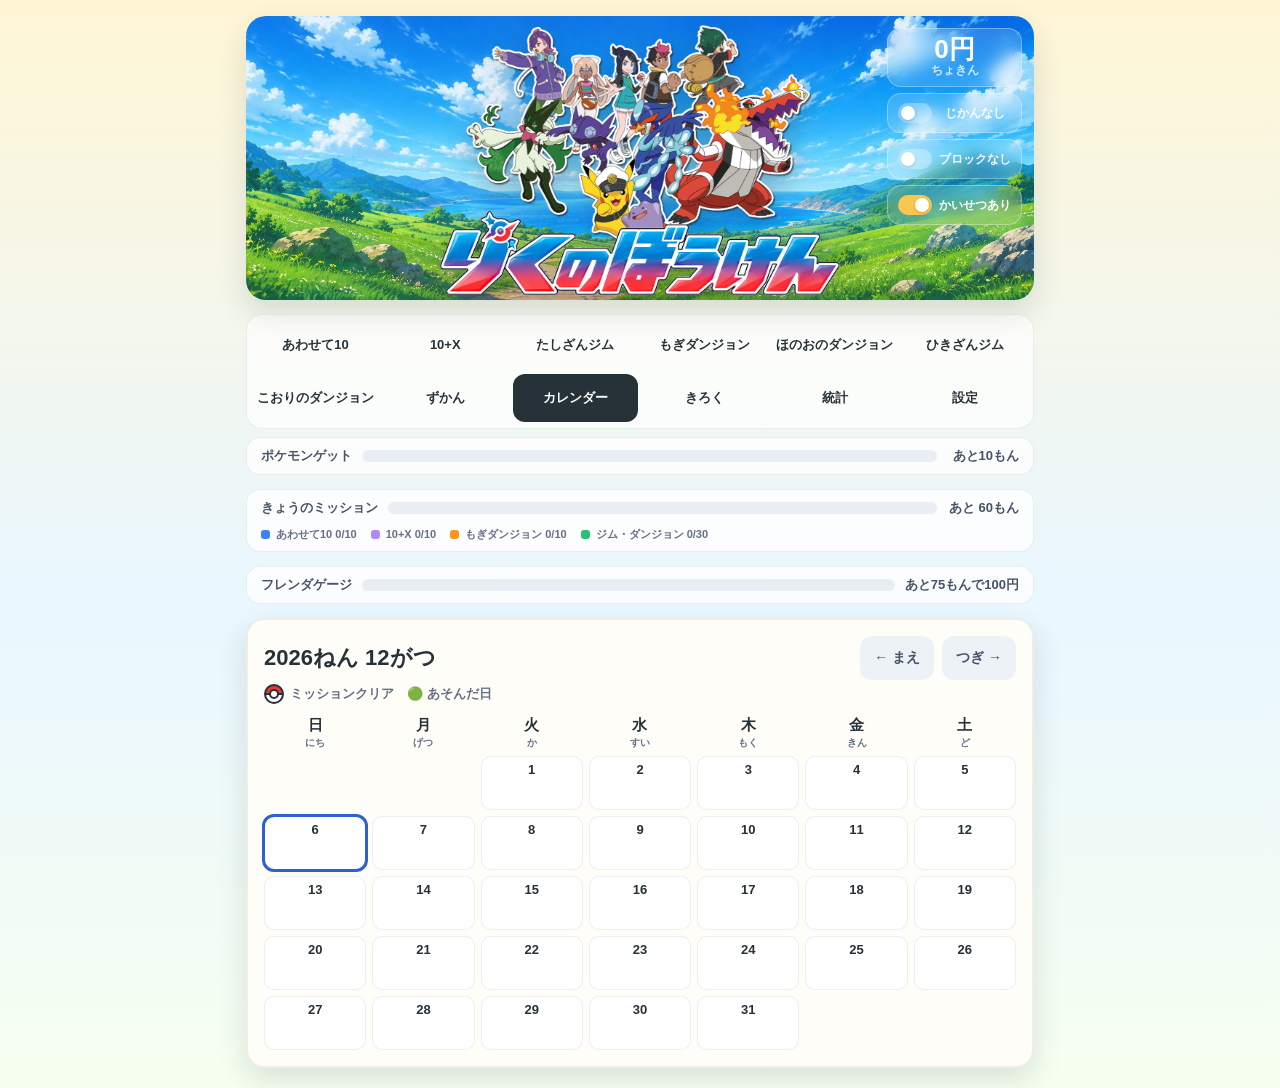
==== commit e9f29b61: "もぎダンジョンをミッション必達枠に追加（4枠制・1日60問） - ミッション: あわせて10×10 + 10+X×10 + もぎダンジョン×10 + ジム・ダンジョン×30 - バーにオレンジのもぎ枠" ====
--- a/v2/index.html
+++ b/v2/index.html
@@ -10,7 +10,7 @@
     <link rel="manifest" href="manifest.webmanifest">
     <link rel="apple-touch-icon" href="apple-touch-icon.png">
     <link rel="icon" type="image/png" href="icon-192.png">
-    <link rel="stylesheet" href="styles.css?v=37">
+    <link rel="stylesheet" href="styles.css?v=38">
   </head>
   <body>
     <main class="app-shell">
@@ -70,9 +70,10 @@
         <div class="mission-track mission-track-segmented" id="mission-track">
           <div class="mission-seg seg-pair" id="mission-seg-pair"></div>
           <div class="mission-seg seg-tenplus" id="mission-seg-tenplus"></div>
+          <div class="mission-seg seg-mogi" id="mission-seg-mogi"></div>
           <div class="mission-seg seg-main" id="mission-seg-main"></div>
         </div>
-        <span class="mission-text" id="mission-text">あと30もん</span>
+        <span class="mission-text" id="mission-text">あと60もん</span>
         <span class="mission-legend" id="mission-legend"></span>
       </section>
 
@@ -166,6 +167,7 @@
         <div class="question-card adventure-card mogi-card">
           <div class="prompt-row">
             <p class="prompt">ぜんぶで なんこ あるかな？</p>
+            <span class="practice-cap" id="mogi-cap"></span>
           </div>
           <button class="start-button" type="button" id="mogi-start">スタート</button>
           <div class="timer-row" id="mogi-timer-row" aria-label="のこりじかん">
@@ -398,6 +400,6 @@
       </div>
     </div>
 
-    <script src="app.js?v=32"></script>
+    <script src="app.js?v=34"></script>
   </body>
 </html>
--- a/v2/styles.css
+++ b/v2/styles.css
@@ -283,6 +283,11 @@
   background: #b388ff;
 }
 
+.mission-seg.seg-mogi,
+.legend-dot.seg-mogi {
+  background: #f8961e;
+}
+
 .mission-seg.seg-main,
 .legend-dot.seg-main {
   background: #2fbf71;
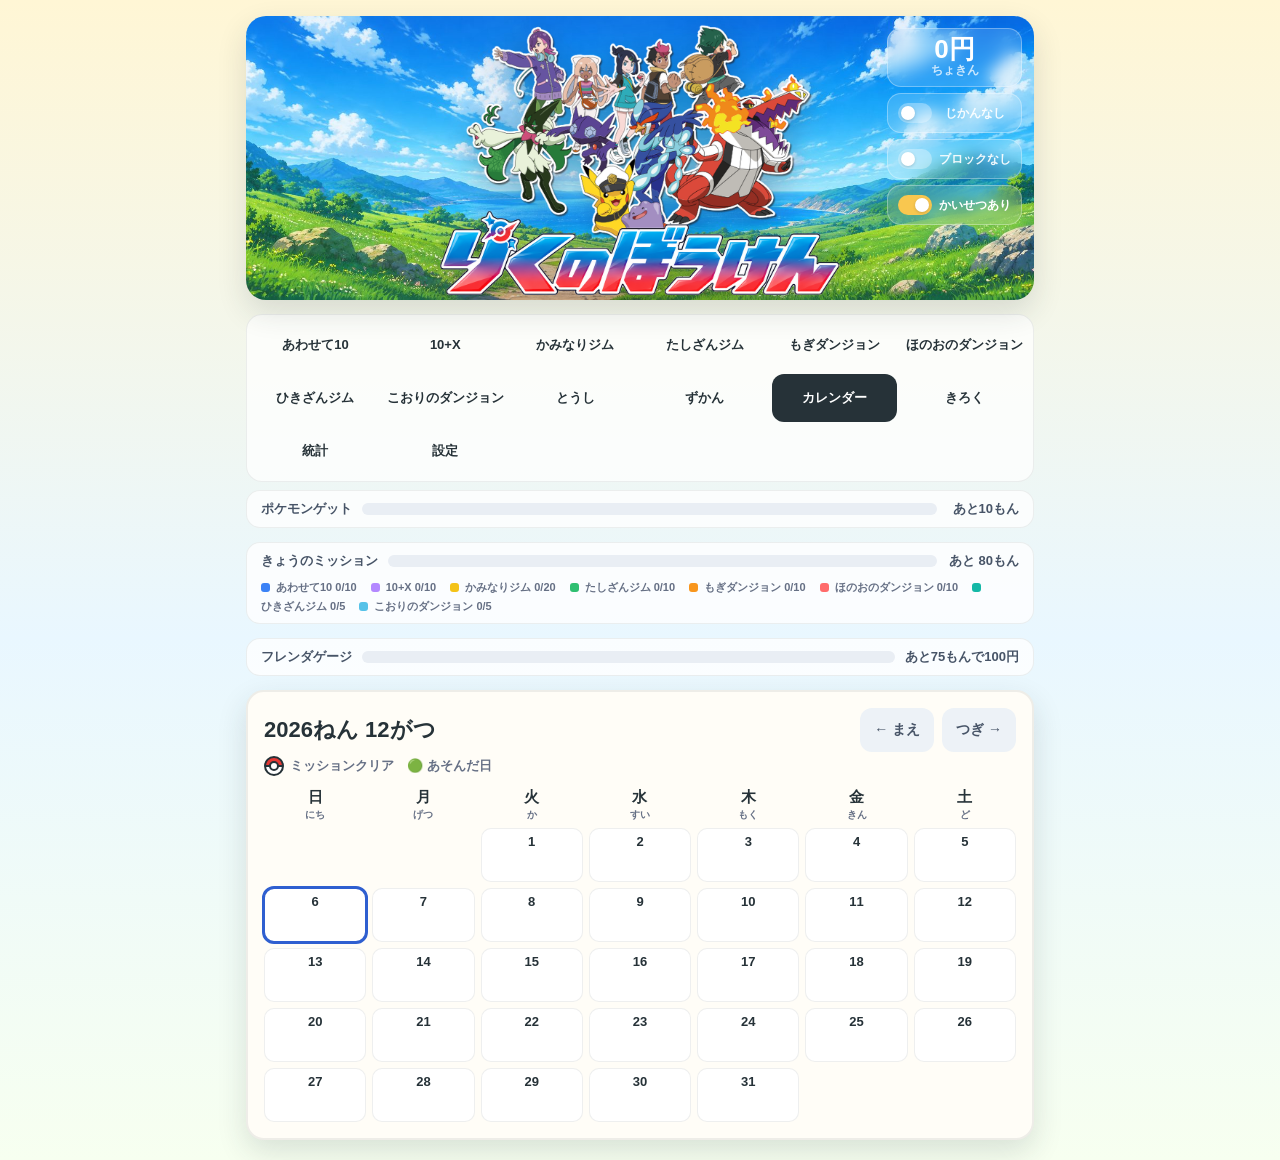
==== commit ea2c9740: "かみなりジム（フラッシュ暗算）と とうしタブを追加 かみなりジム - 10マス（5×2）にブロックを1.5秒だけ見せて個数を答えるモード - 答え合わせで上の段5個を緑・下の段のあまりを赤に塗り分け「" ====
--- a/v2/index.html
+++ b/v2/index.html
@@ -10,7 +10,7 @@
     <link rel="manifest" href="manifest.webmanifest">
     <link rel="apple-touch-icon" href="apple-touch-icon.png">
     <link rel="icon" type="image/png" href="icon-192.png">
-    <link rel="stylesheet" href="styles.css?v=38">
+    <link rel="stylesheet" href="styles.css?v=47">
   </head>
   <body>
     <main class="app-shell">
@@ -45,11 +45,13 @@
       <nav class="mode-tabs" aria-label="れんしゅうモード">
         <button class="mode-tab is-active" type="button" data-mode="pair">あわせて10</button>
         <button class="mode-tab" type="button" data-mode="tenplus">10+X</button>
+        <button class="mode-tab" type="button" data-mode="flash">かみなりジム</button>
         <button class="mode-tab" type="button" data-mode="simple">たしざんジム</button>
         <button class="mode-tab" type="button" data-mode="mogi">もぎダンジョン</button>
         <button class="mode-tab" type="button" data-mode="bridge">ほのおのダンジョン</button>
         <button class="mode-tab" type="button" data-mode="minus">ひきざんジム</button>
         <button class="mode-tab" type="button" data-mode="ice">こおりのダンジョン</button>
+        <button class="mode-tab" type="button" data-mode="invest">とうし</button>
         <button class="mode-tab" type="button" data-mode="dex">ずかん</button>
         <button class="mode-tab" type="button" data-mode="calendar">カレンダー</button>
         <button class="mode-tab" type="button" data-mode="records">きろく</button>
@@ -70,8 +72,12 @@
         <div class="mission-track mission-track-segmented" id="mission-track">
           <div class="mission-seg seg-pair" id="mission-seg-pair"></div>
           <div class="mission-seg seg-tenplus" id="mission-seg-tenplus"></div>
+          <div class="mission-seg seg-flash" id="mission-seg-flash"></div>
+          <div class="mission-seg seg-simple" id="mission-seg-simple"></div>
           <div class="mission-seg seg-mogi" id="mission-seg-mogi"></div>
-          <div class="mission-seg seg-main" id="mission-seg-main"></div>
+          <div class="mission-seg seg-bridge" id="mission-seg-bridge"></div>
+          <div class="mission-seg seg-minus" id="mission-seg-minus"></div>
+          <div class="mission-seg seg-ice" id="mission-seg-ice"></div>
         </div>
         <span class="mission-text" id="mission-text">あと60もん</span>
         <span class="mission-legend" id="mission-legend"></span>
@@ -85,10 +91,38 @@
         <span class="mission-text" id="coin-text">あと75もんで100円</span>
       </section>
 
+      <section class="play-area is-hidden is-waiting" id="flash-mode">
+        <div class="question-card flash-card">
+          <div class="prompt-row">
+            <p class="prompt">なんこ あった？</p>
+            <span class="practice-cap" id="flash-cap"></span>
+          </div>
+          <button class="start-button" type="button" id="flash-start">スタート</button>
+          <div class="timer-row" id="flash-timer-row" aria-label="のこりじかん">
+            <div class="timer-track">
+              <div class="timer-fill" id="flash-timer-fill"></div>
+            </div>
+            <div class="timer-count"><span id="flash-time">60</span>びょう</div>
+          </div>
+          <div class="flash-stage" id="flash-stage">
+            <div class="flash-frame" id="flash-frame" aria-label="ブロック"></div>
+            <p class="flash-veil" id="flash-veil">よ〜い…</p>
+          </div>
+          <p class="flash-explain is-hidden" id="flash-explain"></p>
+          <p class="feedback" id="flash-feedback" aria-live="polite">よく みててね</p>
+          <div class="flash-actions">
+            <button class="quiet-button is-hidden" type="button" id="flash-replay">もういちど みる</button>
+          </div>
+          <button class="next-button is-hidden" type="button" id="flash-next">つぎへ</button>
+        </div>
+        <div class="choice-grid flash-choice-grid" id="flash-choices" aria-label="こたえのカード"></div>
+      </section>
+
       <section class="play-area is-hidden is-waiting" id="simple-mode">
         <div class="question-card">
           <div class="prompt-row">
             <p class="prompt">こたえはいくつ？</p>
+            <span class="practice-cap" id="simple-cap"></span>
           </div>
           <button class="start-button" type="button" id="simple-start">スタート</button>
           <div class="timer-row" id="simple-timer-row" aria-label="のこりじかん">
@@ -198,6 +232,7 @@
         <div class="question-card adventure-card fire-card">
           <div class="prompt-row">
             <p class="prompt start-only">さぁ、ぼうけんにでかけよう</p>
+            <span class="practice-cap" id="bridge-cap"></span>
           </div>
           <button class="start-button" type="button" id="bridge-start">スタート</button>
           <div class="timer-row" id="bridge-timer-row" aria-label="のこりじかん">
@@ -228,6 +263,7 @@
         <div class="question-card">
           <div class="prompt-row">
             <p class="prompt">のこりはいくつ？</p>
+            <span class="practice-cap" id="minus-cap"></span>
           </div>
           <button class="start-button" type="button" id="minus-start">スタート</button>
           <div class="timer-row" id="minus-timer-row" aria-label="のこりじかん">
@@ -248,6 +284,7 @@
         <div class="question-card adventure-card ice-card">
           <div class="prompt-row">
             <p class="prompt start-only">さぁ、ぼうけんにでかけよう</p>
+            <span class="practice-cap" id="ice-cap"></span>
           </div>
           <button class="start-button" type="button" id="ice-start">スタート</button>
           <div class="timer-row" id="ice-timer-row" aria-label="のこりじかん">
@@ -292,6 +329,11 @@
               <p class="records-empty" id="tenplus-records-empty">まだきろくがないよ</p>
             </div>
             <div class="records-col">
+              <h3 class="records-col-title">かみなりジム</h3>
+              <ol class="records-list" id="flash-records-list" aria-label="かみなりジムランキング"></ol>
+              <p class="records-empty" id="flash-records-empty">まだきろくがないよ</p>
+            </div>
+            <div class="records-col">
               <h3 class="records-col-title">たしざんジム</h3>
               <ol class="records-list" id="simple-records-list" aria-label="たしざんジムランキング"></ol>
               <p class="records-empty" id="simple-records-empty">まだきろくがないよ</p>
@@ -317,6 +359,64 @@
               <p class="records-empty" id="ice-records-empty">まだきろくがないよ</p>
             </div>
           </div>
+        </div>
+      </section>
+
+      <section class="records-panel is-hidden" id="invest-mode" aria-labelledby="invest-title">
+        <div class="question-card bank-card">
+          <div class="prompt-row">
+            <p class="prompt" id="invest-title">とうし</p>
+            <span class="practice-cap" id="invest-rate-cap"></span>
+          </div>
+          <div class="bank-balances">
+            <div class="bank-balance is-wallet">
+              <span class="bank-balance-label">さいふ</span>
+              <strong id="bank-wallet">0円</strong>
+              <span class="bank-balance-note">つかえる おかね</span>
+            </div>
+            <div class="bank-balance is-seed">
+              <span class="bank-balance-label">もとで</span>
+              <strong id="bank-seed">0円</strong>
+              <span class="bank-balance-note">とうしに いれた ぶん</span>
+            </div>
+            <div class="bank-balance is-invest">
+              <span class="bank-balance-label">とうし（いま）</span>
+              <strong id="bank-invest">0円</strong>
+              <span class="bank-balance-note" id="bank-invest-note">ふえたり へったり</span>
+            </div>
+            <div class="bank-balance is-total">
+              <span class="bank-balance-label">ぜんぶで</span>
+              <strong id="bank-total">0円</strong>
+              <span class="bank-balance-note">さいふ ＋ とうし</span>
+            </div>
+          </div>
+          <p class="feedback" id="bank-feedback" aria-live="polite">100円たんいで とうしできるよ</p>
+        </div>
+
+        <div class="question-card">
+          <div class="prompt-row">
+            <p class="prompt">おかねを うごかす</p>
+          </div>
+          <p class="settings-note">とうしした おかねは 1日ごとに ふえたり へったりする。ながく おいておくほど ふえやすい</p>
+          <div class="bank-actions">
+            <input type="number" id="invest-amount" min="100" step="100" placeholder="100" aria-label="うごかす きんがく">
+            <button class="bank-button is-in" type="button" id="invest-buy">とうしする</button>
+            <button class="bank-button is-out" type="button" id="invest-sell">うる</button>
+            <button class="quiet-button" type="button" id="invest-sell-all">ぜんぶ うる</button>
+          </div>
+        </div>
+
+        <div class="question-card">
+          <div class="prompt-row">
+            <p class="prompt">おかねの うつりかわり</p>
+            <span class="practice-cap" id="bank-chart-range"></span>
+          </div>
+          <div class="bank-chart" id="bank-chart" role="img" aria-label="もとでと とうしの きんがくの グラフ"></div>
+          <p class="bank-chart-legend">
+            <i class="legend-dot seg-bankline"></i>もとで（いれたぶん）
+            <i class="legend-dot seg-investline"></i>とうし（いまのねだん）
+          </p>
+          <p class="records-empty is-hidden" id="bank-chart-empty">まだ きろくが ないよ。とうしすると グラフに でるよ</p>
         </div>
       </section>
 
@@ -366,11 +466,35 @@
           <div class="prompt-row">
             <p class="prompt" id="settings-title">設定（保護者向け）</p>
           </div>
+          <h3 class="stats-heading">きょうのミッション（タブごとの問題数）</h3>
+          <p class="settings-note">全部のタブで指定した問題数を正解すると、ミッションクリアでポケモン1匹。<strong>0</strong>にするとそのタブは今日の必須から外れます</p>
+          <div class="stats-settings" id="mission-cap-settings">
+            <label>あわせて10 <input type="number" id="set-cap-pair" min="0" max="999"></label>
+            <label>10+X <input type="number" id="set-cap-tenplus" min="0" max="999"></label>
+            <label>かみなりジム <input type="number" id="set-cap-flash" min="0" max="999"></label>
+            <label>たしざんジム <input type="number" id="set-cap-simple" min="0" max="999"></label>
+            <label>もぎダンジョン <input type="number" id="set-cap-mogi" min="0" max="999"></label>
+            <label>ほのおのダンジョン <input type="number" id="set-cap-bridge" min="0" max="999"></label>
+            <label>ひきざんジム <input type="number" id="set-cap-minus" min="0" max="999"></label>
+            <label>こおりのダンジョン <input type="number" id="set-cap-ice" min="0" max="999"></label>
+          </div>
+          <p class="settings-note" id="mission-cap-total"></p>
           <h3 class="stats-heading">ゲージのクリア問題数</h3>
           <div class="stats-settings">
             <label>ポケモンゲット <input type="number" id="set-catch" min="1" max="999"></label>
-            <label>ミッション（ジム・ダンジョン枠） <input type="number" id="set-mission" min="1" max="999"></label>
             <label>フレンダゲージ <input type="number" id="set-coin" min="1" max="999"></label>
+          </div>
+          <h3 class="stats-heading">とうし</h3>
+          <p class="settings-note">1日ごとの利率。「金利 ± ブレはば」の範囲でランダムに変動します（例: 10% ± 15% → −5%〜+25%）。ブレはばを0にすると必ず増え、金利をマイナスにすると減る体験ができます</p>
+          <div class="stats-settings">
+            <label>とうしの金利（%/日） <input type="number" id="set-invest-rate" min="-50" max="100" step="0.5"></label>
+            <label>とうしのブレはば（±%） <input type="number" id="set-invest-swing" min="0" max="100" step="0.5"></label>
+          </div>
+          <h3 class="stats-heading">かみなりジム（フラッシュ）</h3>
+          <p class="settings-note">ブロックが見えている時間。短くするほど「数える」から「パッと見て分かる」に近づきます</p>
+          <div class="stats-settings">
+            <label>表示時間（秒） <input type="number" id="set-flash-sec" min="0.2" max="10" step="0.1"></label>
+            <label>最大の数（3〜10） <input type="number" id="set-flash-max" min="3" max="10"></label>
           </div>
           <h3 class="stats-heading">図鑑データの保存・読み込み</h3>
           <p class="settings-note">図鑑のほかに、貯金・記録・統計のデータも一緒に保存されます</p>
@@ -379,9 +503,21 @@
             <button class="quiet-button" type="button" id="backup-import">図鑑データを読み込み</button>
           </div>
           <input type="file" id="backup-import-file" accept="application/json,.json" hidden>
+          <h3 class="stats-heading">貯金のせいさん</h3>
+          <p class="settings-note">お金を渡したぶんだけ減らせます（100円単位）</p>
+          <p class="settings-coins">いまの貯金 <strong id="coin-current">0円</strong></p>
+          <div class="stats-buttons settings-actions">
+            <button class="quiet-button" type="button" data-coin-spend="1">−100円</button>
+            <button class="quiet-button" type="button" data-coin-spend="5">−500円</button>
+            <button class="quiet-button" type="button" data-coin-spend="10">−1000円</button>
+            <label class="coin-spend-custom">
+              <input type="number" id="coin-spend-amount" min="100" step="100" placeholder="300">円
+              <button class="quiet-button" type="button" id="coin-spend-run">わたした</button>
+            </label>
+          </div>
           <h3 class="stats-heading">リセット</h3>
           <div class="stats-buttons settings-actions">
-            <button class="quiet-button" type="button" id="coin-reset">貯金リセット</button>
+            <button class="quiet-button" type="button" id="coin-reset">貯金を0円にする</button>
             <button class="quiet-button" type="button" id="release-pokemon">図鑑リセット（全部逃がす）</button>
           </div>
         </div>
@@ -400,6 +536,6 @@
       </div>
     </div>
 
-    <script src="app.js?v=34"></script>
+    <script src="app.js?v=43"></script>
   </body>
 </html>
--- a/v2/styles.css
+++ b/v2/styles.css
@@ -283,14 +283,34 @@
   background: #b388ff;
 }
 
+.mission-seg.seg-flash,
+.legend-dot.seg-flash {
+  background: #f4c318;
+}
+
+.mission-seg.seg-simple,
+.legend-dot.seg-simple {
+  background: #2fbf71;
+}
+
 .mission-seg.seg-mogi,
 .legend-dot.seg-mogi {
   background: #f8961e;
 }
 
-.mission-seg.seg-main,
-.legend-dot.seg-main {
-  background: #2fbf71;
+.mission-seg.seg-bridge,
+.legend-dot.seg-bridge {
+  background: #ff6b6b;
+}
+
+.mission-seg.seg-minus,
+.legend-dot.seg-minus {
+  background: #14b8a6;
+}
+
+.mission-seg.seg-ice,
+.legend-dot.seg-ice {
+  background: #56c2e8;
 }
 
 .mission-legend {
@@ -381,14 +401,18 @@
   box-shadow: inset 0 -8px 0 rgba(0, 0, 0, 0.1);
 }
 
+/* 正解後は「4 + 6 = 10」の式に変わる。まるい緑のバッジではなく、高さなりの式表示にする
+   （高さ112pxのまま影だけ残ると、式の下に謎の枠が浮いて見えるので height: auto にしている） */
 .number-display.is-solved-equation {
   width: min(100%, 340px);
-  border-radius: 22px;
-  background: #fffdf7;
+  height: auto;
+  padding: 10px 14px;
+  border-radius: 18px;
+  background: transparent;
   color: var(--ink);
   font-size: clamp(34px, 7vw, 52px);
-  line-height: 1;
-  box-shadow: 0 8px 0 rgba(38, 50, 56, 0.12);
+  line-height: 1.1;
+  box-shadow: none;
 }
 
 .eq-green {
@@ -451,6 +475,9 @@
 .play-area.is-waiting .equation-chain,
 .play-area.is-waiting .bridge-board,
 .play-area.is-waiting .reverse-reveal,
+.play-area.is-waiting .flash-stage,
+.play-area.is-waiting .flash-explain,
+.play-area.is-waiting .flash-actions,
 .play-area.is-waiting .choice-grid {
   display: none;
 }
@@ -1378,13 +1405,26 @@
   background: linear-gradient(160deg, #faf7ff 0%, #f1e9fd 60%, #e7dcfa 100%);
 }
 
-/* 左右2枚の10フレームを常に横ならびに。ドラッグ中のスクロールを防ぐ */
+/* 左右2枚の10フレームを常に横ならびに。ドラッグ中のスクロールを防ぐ。
+   マス同士のすきま(6px)より広くとって、左右が「別のあつまり」に見えるようにする */
 .mogi-board {
   grid-template-columns: 1fr 1fr;
-  gap: 10px;
+  gap: 20px;
   touch-action: none;
   -webkit-user-select: none;
   user-select: none;
+}
+
+/* ほのおのダンジョンと同じ発想で、ブロック1つ1つの枠の色を左＝黒・右＝白に分ける。
+   移動すると枠の色も引っこし先に変わるので「どっちのあつまりに入ったか」が見える
+   （中の色は生まれたがわのまま = 緑は左うまれ、赤は右うまれ） */
+#mogi-left-frame .frame-cell.is-block {
+  border-color: #263238;
+}
+
+#mogi-right-frame .frame-cell.is-block {
+  border-color: #fff;
+  box-shadow: 0 4px 10px rgba(38, 50, 56, 0.16);
 }
 
 /* あき枠を点線で見せて「あといくつで10」が数えられるように */
@@ -1422,6 +1462,11 @@
   justify-content: center;
   align-items: flex-start;
   column-gap: 14px;
+}
+
+/* IDセレクタが is-waiting の非表示ルールに勝ってしまうので、スタート前は明示的に隠す */
+.play-area.is-waiting #mogi-equation {
+  display: none;
 }
 
 .cherry-group {
@@ -1481,6 +1526,25 @@
   line-height: 1;
 }
 
+/* さくらんぼの丸とブロックの番号バッジを同じ色でひもづける（うつした分=青、のこり=黒） */
+.cherry-ball.ball-moved {
+  border-color: #2f5fd0;
+  color: #2f5fd0;
+}
+
+.cherry-ball.ball-rest {
+  border-color: #263238;
+  color: #263238;
+}
+
+.frame-cell.is-counted.count-moved[data-count]::before {
+  background: #2f5fd0;
+}
+
+.frame-cell.is-counted.count-rest[data-count]::before {
+  background: #263238;
+}
+
 /* もぎダンジョンはブロックを動かすモードなので、ブロックなし設定でも常に表示する */
 body.no-blocks #mogi-mode:not(.is-waiting) .ten-frame,
 body.no-blocks #mogi-mode:not(.is-waiting) .bridge-board,
@@ -1506,6 +1570,43 @@
 
 .settings-actions {
   justify-content: flex-start;
+  flex-wrap: wrap;
+  align-items: center;
+  gap: 8px;
+}
+
+/* 貯金のせいさん */
+
+.settings-coins {
+  margin: 0 0 8px;
+  color: var(--muted);
+  font-size: 13px;
+  font-weight: 700;
+}
+
+.settings-coins strong {
+  color: var(--ink);
+  font-size: 20px;
+  font-weight: 900;
+}
+
+.coin-spend-custom {
+  display: flex;
+  align-items: center;
+  gap: 6px;
+  color: var(--muted);
+  font-size: 13px;
+  font-weight: 700;
+}
+
+.coin-spend-custom input {
+  width: 84px;
+  padding: 6px 8px;
+  border: 1px solid rgba(38, 50, 56, 0.2);
+  border-radius: 8px;
+  color: var(--ink);
+  font-size: 15px;
+  font-weight: 800;
 }
 
 .practice-cap {
@@ -1806,3 +1907,358 @@
     grid-template-columns: repeat(5, 1fr);
   }
 }
+
+/* ---------- かみなりジム（フラッシュ暗算） ---------- */
+
+.flash-card {
+  border: 2px solid #ffe28a;
+  background: linear-gradient(160deg, #fffdf3 0%, #fff6d9 60%, #ffeec0 100%);
+}
+
+.flash-stage {
+  position: relative;
+  display: grid;
+  place-items: center;
+  min-height: 180px;
+  margin: 14px 0 0;
+}
+
+.flash-frame {
+  position: relative;
+  display: grid;
+  grid-template-columns: repeat(5, 1fr);
+  column-gap: 8px;
+  /* 上段5マス・下段5マスの区切りをはっきりさせる（5のかたまりを見つけやすくする） */
+  row-gap: 22px;
+  box-sizing: border-box;
+  width: 100%;
+  max-width: 380px;
+  padding: 12px;
+  border-radius: 18px;
+  background: rgba(255, 255, 255, 0.75);
+  box-shadow: inset 0 0 0 2px rgba(38, 50, 56, 0.06);
+  opacity: 0;
+  transform: scale(0.98);
+  transition: opacity 80ms linear, transform 80ms linear;
+}
+
+/* 5と5のさかいめ */
+.flash-frame::after {
+  content: "";
+  position: absolute;
+  top: 50%;
+  right: 10%;
+  left: 10%;
+  border-top: 2px dashed rgba(38, 50, 56, 0.16);
+  pointer-events: none;
+}
+
+.flash-stage.is-showing .flash-frame {
+  opacity: 1;
+  transform: scale(1);
+}
+
+.flash-frame .frame-cell {
+  position: relative;
+}
+
+/* からのマスもうっすら見せて「5×2のどこに何個あるか」を掴めるようにする */
+.flash-frame .frame-cell:not(.is-filled) {
+  border-color: rgba(38, 50, 56, 0.09);
+  background: rgba(38, 50, 56, 0.03);
+}
+
+/* 答え合わせ: 上段の5個は緑、下段のあまりは赤 */
+.flash-frame .frame-cell.is-filled.is-second-row {
+  border-color: #b2231e;
+  background: radial-gradient(circle at 35% 30%, #ffd1c9 0 22%, var(--red) 23% 66%, #c4322b 67%);
+}
+
+.flash-frame .frame-cell.is-split-pop {
+  animation: friend-pop 360ms cubic-bezier(0.2, 1.4, 0.45, 1) both;
+  animation-delay: var(--pop-delay, 0ms);
+}
+
+.flash-veil {
+  position: absolute;
+  margin: 0;
+  color: #c2a63c;
+  font-size: 46px;
+  font-weight: 950;
+  letter-spacing: 2px;
+  pointer-events: none;
+}
+
+.flash-stage.is-showing .flash-veil {
+  opacity: 0;
+}
+
+.flash-explain {
+  margin: 12px 0 0;
+  color: var(--ink);
+  font-size: 21px;
+  font-weight: 900;
+  text-align: center;
+}
+
+.flash-explain strong {
+  font-size: 27px;
+}
+
+/* 「5より1こすくないだけ！」のような2行目 */
+.flash-explain-sub {
+  display: block;
+  margin-top: 4px;
+  color: #b06d00;
+  font-size: 18px;
+}
+
+.flash-explain-sub strong {
+  font-size: 22px;
+}
+
+/* 5・10まで足りないマス（点線でぽっかり見せる） */
+.flash-frame .frame-cell.is-missing {
+  border-style: dashed;
+  border-color: #f0a500;
+  background: rgba(249, 199, 79, 0.16);
+  animation: missing-blink 900ms ease-in-out 2;
+}
+
+@keyframes missing-blink {
+  0%,
+  100% {
+    opacity: 1;
+  }
+  50% {
+    opacity: 0.35;
+  }
+}
+
+.flash-actions {
+  display: flex;
+  justify-content: center;
+  margin-top: 10px;
+}
+
+.choice-grid.is-dim {
+  opacity: 0.3;
+  pointer-events: none;
+}
+
+/* こたえのカードも5×2に並べて、10マスと同じ形で見せる */
+.flash-choice-grid {
+  grid-template-columns: repeat(5, minmax(0, 1fr));
+  gap: 8px;
+}
+
+.flash-choice-grid .choice-card {
+  min-height: 64px;
+  font-size: 30px;
+}
+
+@media (max-width: 420px) {
+  .flash-veil {
+    font-size: 40px;
+  }
+
+  .flash-explain {
+    font-size: 18px;
+  }
+
+  .flash-choice-grid .choice-card {
+    min-height: 56px;
+    font-size: 26px;
+  }
+}
+
+@media (min-width: 720px) {
+  .flash-choice-grid .choice-card {
+    min-height: 58px;
+    font-size: 26px;
+  }
+}
+
+/* ---------- ぎんこう・とうし ---------- */
+
+.bank-card {
+  border: 2px solid #cfe8d5;
+  background: linear-gradient(160deg, #f8fffb 0%, #eef9f1 60%, #e3f4e9 100%);
+}
+
+.bank-balances {
+  display: grid;
+  grid-template-columns: repeat(2, 1fr);
+  gap: 10px;
+  margin-top: 14px;
+}
+
+.bank-balance {
+  display: grid;
+  gap: 2px;
+  padding: 10px 12px;
+  border: 2px solid rgba(38, 50, 56, 0.08);
+  border-radius: 14px;
+  background: #fff;
+}
+
+.bank-balance strong {
+  font-size: 26px;
+  font-weight: 950;
+  line-height: 1.1;
+}
+
+.bank-balance-label {
+  color: var(--muted);
+  font-size: 13px;
+  font-weight: 900;
+}
+
+.bank-balance-note {
+  color: var(--muted);
+  font-size: 11px;
+  font-weight: 700;
+}
+
+.bank-balance-note.is-up {
+  color: #168653;
+}
+
+.bank-balance-note.is-down {
+  color: #d92d20;
+}
+
+.bank-balance.is-wallet {
+  border-color: #ffdf9e;
+}
+
+.bank-balance.is-seed {
+  border-color: #b7d7f5;
+}
+
+.bank-balance.is-invest {
+  border-color: #f5c3b7;
+}
+
+.bank-balance.is-total {
+  border-color: #263238;
+}
+
+.bank-actions {
+  display: flex;
+  flex-wrap: wrap;
+  align-items: center;
+  gap: 8px;
+  margin-top: 10px;
+}
+
+.bank-actions input {
+  width: 110px;
+  min-height: 50px;
+  padding: 6px 10px;
+  border: 2px solid rgba(38, 50, 56, 0.2);
+  border-radius: 12px;
+  color: var(--ink);
+  font-size: 22px;
+  font-weight: 900;
+  text-align: right;
+}
+
+.bank-button {
+  min-height: 50px;
+  padding: 0 18px;
+  border: 3px solid rgba(38, 50, 56, 0.08);
+  border-radius: 14px;
+  font-size: 17px;
+  font-weight: 900;
+  box-shadow: 0 5px 0 rgba(38, 50, 56, 0.14);
+}
+
+.bank-button:active {
+  transform: translateY(3px);
+  box-shadow: 0 2px 0 rgba(38, 50, 56, 0.14);
+}
+
+.bank-button.is-in {
+  background: var(--green);
+  color: #fff;
+}
+
+.bank-button.is-out {
+  background: #fff;
+  color: var(--ink);
+}
+
+/* グラフ */
+
+.bank-chart {
+  margin-top: 10px;
+}
+
+.bank-chart svg {
+  display: block;
+  width: 100%;
+  height: auto;
+}
+
+.bank-grid {
+  stroke: rgba(38, 50, 56, 0.1);
+  stroke-width: 1;
+}
+
+.bank-axis {
+  fill: var(--muted);
+  font-size: 12px;
+  font-weight: 800;
+}
+
+.bank-line {
+  fill: none;
+  stroke-width: 4;
+  stroke-linecap: round;
+  stroke-linejoin: round;
+}
+
+.bank-line.is-bankline,
+.bank-dot.is-bankline,
+.legend-dot.seg-bankline {
+  stroke: #3b82f6;
+  fill: none;
+}
+
+.bank-dot.is-bankline {
+  fill: #3b82f6;
+}
+
+.legend-dot.seg-bankline {
+  background: #3b82f6;
+}
+
+.bank-line.is-investline,
+.bank-dot.is-investline {
+  stroke: #f8961e;
+}
+
+.bank-dot.is-investline {
+  fill: #f8961e;
+}
+
+.legend-dot.seg-investline {
+  background: #f8961e;
+}
+
+.bank-chart-legend {
+  display: flex;
+  align-items: center;
+  gap: 4px;
+  margin: 8px 0 0;
+  color: var(--muted);
+  font-size: 12px;
+  font-weight: 800;
+}
+
+@media (min-width: 720px) {
+  .bank-balances {
+    grid-template-columns: repeat(4, 1fr);
+  }
+}
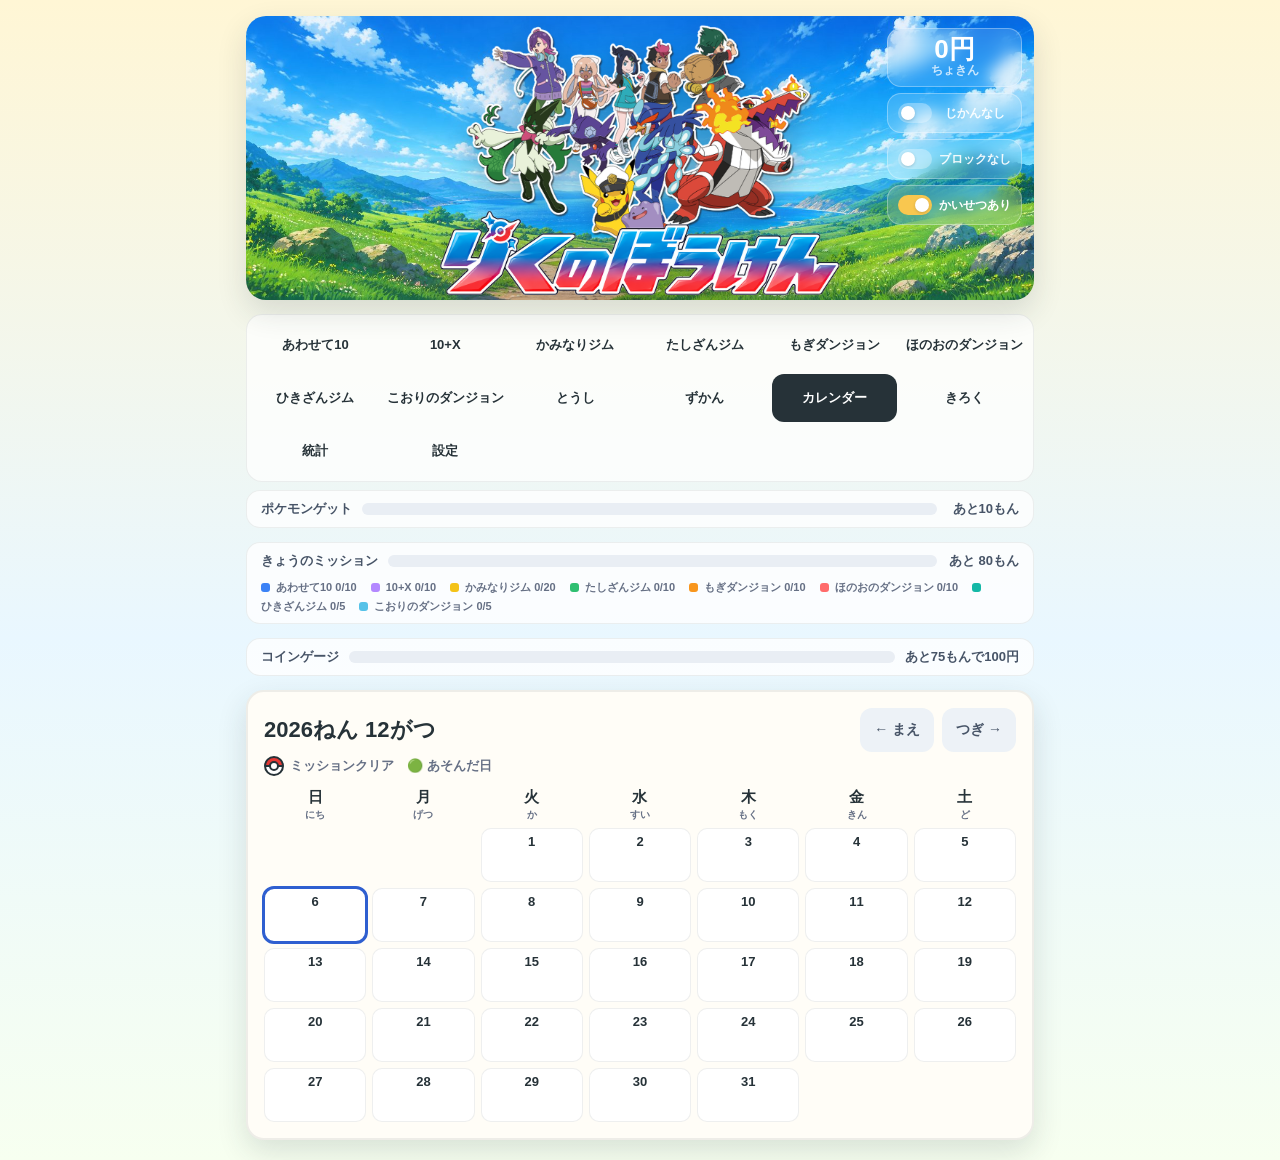
==== commit 5ba4e0e7: "コインゲージに改名し、ゲージ参加をタブごとのトグルに - 「フレンダゲージ」を「コインゲージ」に改名（表示のみ。保存キーは据え置き） - 設定タブに「ゲージに入れるタブ」を追加。ポケモンゲット／コイン" ====
--- a/v2/index.html
+++ b/v2/index.html
@@ -10,7 +10,7 @@
     <link rel="manifest" href="manifest.webmanifest">
     <link rel="apple-touch-icon" href="apple-touch-icon.png">
     <link rel="icon" type="image/png" href="icon-192.png">
-    <link rel="stylesheet" href="styles.css?v=47">
+    <link rel="stylesheet" href="styles.css?v=48">
   </head>
   <body>
     <main class="app-shell">
@@ -83,8 +83,8 @@
         <span class="mission-legend" id="mission-legend"></span>
       </section>
 
-      <section class="mission-strip" aria-label="フレンダゲージ">
-        <span class="mission-label">フレンダゲージ</span>
+      <section class="mission-strip" aria-label="コインゲージ">
+        <span class="mission-label">コインゲージ</span>
         <div class="mission-track">
           <div class="mission-fill coin-fill" id="coin-fill"></div>
         </div>
@@ -482,8 +482,11 @@
           <h3 class="stats-heading">ゲージのクリア問題数</h3>
           <div class="stats-settings">
             <label>ポケモンゲット <input type="number" id="set-catch" min="1" max="999"></label>
-            <label>フレンダゲージ <input type="number" id="set-coin" min="1" max="999"></label>
-          </div>
+            <label>コインゲージ <input type="number" id="set-coin" min="1" max="999"></label>
+          </div>
+          <h3 class="stats-heading">ゲージに入れるタブ</h3>
+          <p class="settings-note">チェックしたタブの正解だけがそのゲージに進みます。ポケモンゲットにチェックのあるタブは、間違えると進みが1つ戻ります</p>
+          <div class="gauge-matrix" id="gauge-matrix"></div>
           <h3 class="stats-heading">とうし</h3>
           <p class="settings-note">1日ごとの利率。「金利 ± ブレはば」の範囲でランダムに変動します（例: 10% ± 15% → −5%〜+25%）。ブレはばを0にすると必ず増え、金利をマイナスにすると減る体験ができます</p>
           <div class="stats-settings">
@@ -536,6 +539,6 @@
       </div>
     </div>
 
-    <script src="app.js?v=43"></script>
+    <script src="app.js?v=44"></script>
   </body>
 </html>
--- a/v2/styles.css
+++ b/v2/styles.css
@@ -2262,3 +2262,53 @@
     grid-template-columns: repeat(4, 1fr);
   }
 }
+
+/* ゲージに入れるタブ（設定タブのチェック表） */
+
+.gauge-matrix {
+  display: grid;
+  gap: 2px;
+  max-width: 420px;
+  margin-top: 6px;
+}
+
+.gauge-row {
+  display: grid;
+  grid-template-columns: 1fr 72px 72px;
+  align-items: center;
+  gap: 8px;
+  padding: 6px 10px;
+  border-radius: 10px;
+  background: rgba(38, 50, 56, 0.03);
+}
+
+.gauge-row.is-head {
+  background: transparent;
+  color: var(--muted);
+  font-size: 12px;
+  font-weight: 900;
+  text-align: center;
+}
+
+.gauge-row.is-head span:first-child {
+  text-align: left;
+}
+
+.gauge-row-name {
+  color: var(--ink);
+  font-size: 14px;
+  font-weight: 800;
+}
+
+.gauge-check {
+  display: grid;
+  place-items: center;
+  min-height: 36px;
+  cursor: pointer;
+}
+
+.gauge-check input {
+  width: 22px;
+  height: 22px;
+  accent-color: #2f5fd0;
+}
